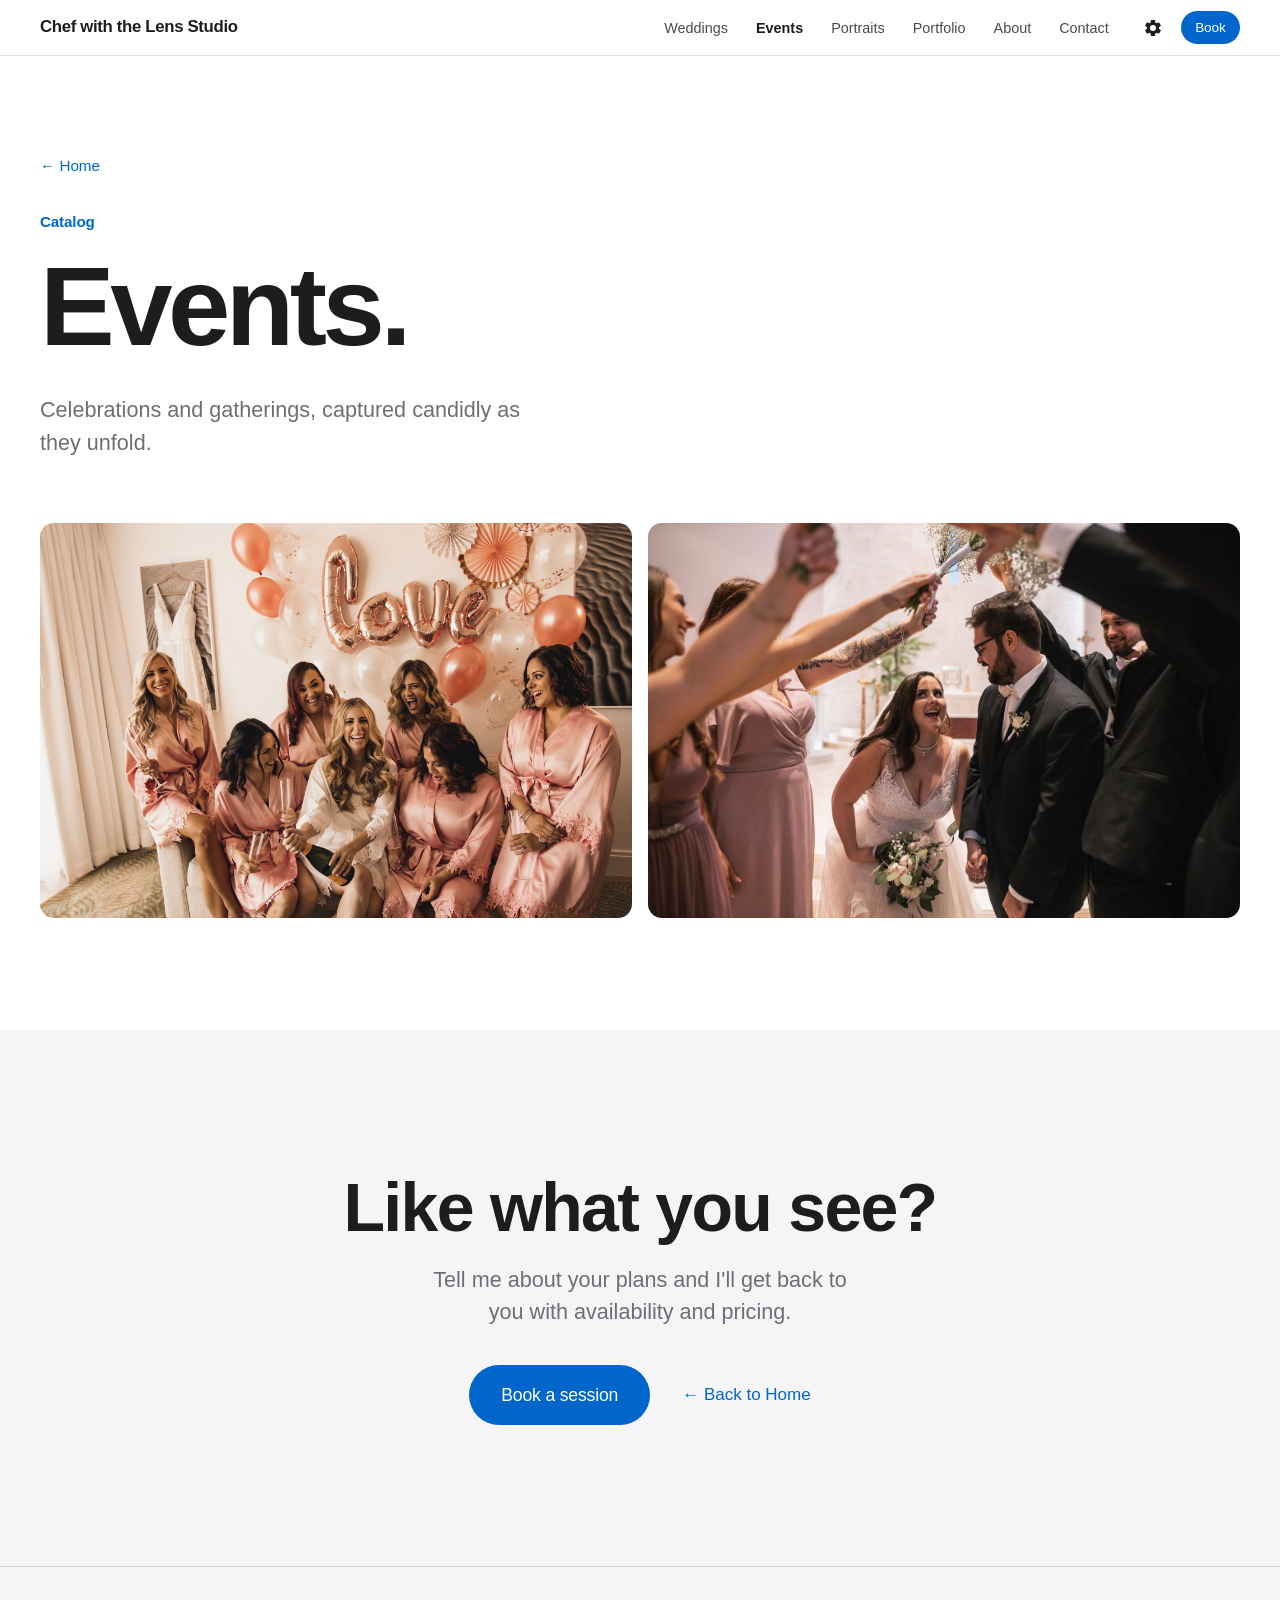
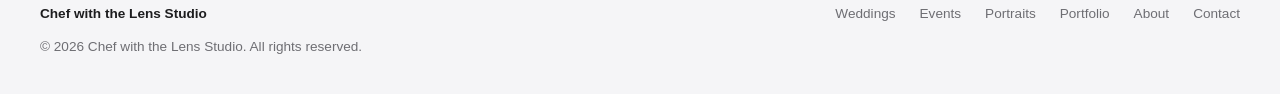
==== events.html @ 45b93e0e "Add About section" ====
<!DOCTYPE html>
<html lang="en">
<head>
  <meta charset="UTF-8" />
  <meta name="viewport" content="width=device-width, initial-scale=1" />

  <!-- EDIT ME: Page title and description for this catalog page -->
  <title>Events | Chef with the Lens Studio</title>
  <meta name="description" content="Event photography by Chef with the Lens Studio: celebrations and gatherings captured as they unfold." />

  <!-- Applies the visitor's saved Light/Dark choice before the page
       draws, so there is no flash. Default is Light. (No need to edit.) -->
  <script>
    (function () {
      var d = document.documentElement;
      d.classList.add("js");
      try {
        if (localStorage.getItem("cwl-theme") === "dark") d.setAttribute("data-theme", "dark");
      } catch (e) {}
    })();
  </script>

  <link rel="stylesheet" href="styles.css" />
</head>
<body>
  <a class="skip-link" href="#main">Skip to content</a>

  <!-- ============================================================
       HEADER / NAVIGATION
       ============================================================ -->
  <header class="site-header">
    <div class="container header-inner">
      <!-- EDIT ME: Brand name -->
      <a class="brand" href="index.html">Chef with the Lens Studio</a>

      <nav id="site-nav" class="site-nav" aria-label="Main">
        <!-- EDIT ME: Menu links. The first three open the catalog pages. -->
        <ul>
          <li><a href="weddings.html">Weddings</a></li>
          <li><a href="events.html" aria-current="page">Events</a></li>
          <li><a href="portraits.html">Portraits</a></li>
          <li><a href="index.html#portfolio">Portfolio</a></li>
          <li><a href="index.html#about">About</a></li>
          <li><a href="index.html#contact">Contact</a></li>
        </ul>
      </nav>

      <div class="header-actions">
        <!-- Settings (Appearance: Light / Dark) -->
        <div class="settings">
          <button class="icon-btn settings-toggle" type="button"
                  aria-expanded="false" aria-controls="settings-panel" aria-label="Settings">
            <svg viewBox="0 0 24 24" width="20" height="20" aria-hidden="true" focusable="false">
              <path fill="currentColor" d="M19.14 12.94a7.07 7.07 0 0 0 .06-.94 7.07 7.07 0 0 0-.06-.94l2.03-1.58a.5.5 0 0 0 .12-.64l-1.92-3.32a.5.5 0 0 0-.6-.22l-2.39.96a7.03 7.03 0 0 0-1.63-.94l-.36-2.54a.5.5 0 0 0-.5-.42h-3.84a.5.5 0 0 0-.5.42l-.36 2.54c-.59.24-1.13.56-1.63.94l-2.39-.96a.5.5 0 0 0-.6.22L2.65 8.84a.5.5 0 0 0 .12.64l2.03 1.58a7.07 7.07 0 0 0 0 1.88l-2.03 1.58a.5.5 0 0 0-.12.64l1.92 3.32c.13.22.39.3.6.22l2.39-.96c.5.38 1.04.7 1.63.94l.36 2.54c.05.24.25.42.5.42h3.84c.25 0 .45-.18.5-.42l.36-2.54c.59-.24 1.13-.56 1.63-.94l2.39.96c.22.08.47 0 .6-.22l1.92-3.32a.5.5 0 0 0-.12-.64l-2.03-1.58ZM12 15.6A3.6 3.6 0 1 1 12 8.4a3.6 3.6 0 0 1 0 7.2Z"/>
            </svg>
          </button>
          <div id="settings-panel" class="settings-panel" role="group" aria-labelledby="appearance-label" hidden>
            <p id="appearance-label" class="settings-title">Appearance</p>
            <div class="segmented">
              <button type="button" class="theme-option" data-theme-choice="light" aria-pressed="true">Light</button>
              <button type="button" class="theme-option" data-theme-choice="dark" aria-pressed="false">Dark</button>
            </div>
          </div>
        </div>

        <a class="btn btn-small header-cta" href="index.html#contact">Book</a>

        <!-- Phone menu button (only visible on small screens) -->
        <button class="icon-btn nav-toggle" type="button" aria-expanded="false" aria-controls="site-nav" aria-label="Menu">
          <span class="nav-toggle-bar" aria-hidden="true"></span>
        </button>
      </div>
    </div>
  </header>

  <main id="main">

    <!-- ============================================================
         CATALOG PAGE: EVENTS
         EDIT ME: the big title and the one-line intro below.
         ============================================================ -->
    <section class="catalog-hero" aria-labelledby="page-title">
      <div class="container">
        <a class="back-link" href="index.html">&larr; Home</a>
        <p class="eyebrow">Catalog</p>
        <h1 id="page-title">Events.</h1>
        <p class="section-intro">Celebrations and gatherings, captured candidly as they unfold.</p>
      </div>
    </section>

    <!-- ============================================================
         GALLERY
         HOW TO ADD A PHOTO:
           1. Put the photo in images/catalog/events/
              (max ~2000px on the long side, under ~500 KB).
           2. Copy one <li> line below and change the file name in BOTH
              href="..." and src="...", and describe it in alt="...".
           3. Use class="reveal" for WIDE photos and
              class="reveal tall" for TALL (portrait) photos.
         To remove a photo, delete its whole <li> line.
         ============================================================ -->
    <section class="catalog-gallery" aria-label="Events gallery">
      <div class="container">
        <ul class="portfolio-grid cols-2">
          <li class="reveal"><a href="images/catalog/events/bridal-party-champagne.jpg" class="portfolio-item"><img src="images/catalog/events/bridal-party-champagne.jpg" alt="Bride and seven bridesmaids in blush satin robes popping champagne under rose-gold love balloons" loading="lazy" width="2000" height="1333" /></a></li>
          <li class="reveal"><a href="images/catalog/events/bride-laughing-tunnel.jpg" class="portfolio-item"><img src="images/catalog/events/bride-laughing-tunnel.jpg" alt="Bride laughing as she walks with the groom through a celebration tunnel formed by the bridal party" loading="lazy" width="1440" height="960" /></a></li>
        </ul>
      </div>
    </section>

    <!-- Call to action. EDIT ME: heading and sentence -->
    <section class="section catalog-cta">
      <div class="container reveal">
        <h2>Like what you see?</h2>
        <p class="section-intro">Tell me about your plans and I'll get back to you with availability and pricing.</p>
        <div class="cta-links">
          <a class="btn btn-large" href="index.html#contact">Book a session</a>
          <a href="index.html">&larr; Back to Home</a>
        </div>
      </div>
    </section>
  </main>

  <!-- ============================================================
       FOOTER
       ============================================================ -->
  <footer class="site-footer">
    <div class="container footer-inner">
      <p class="footer-brand">Chef with the Lens Studio</p>
      <!-- EDIT ME: Add social links by copying a line, e.g.
           <a href="https://instagram.com/yourname">Instagram</a> -->
      <nav class="footer-links" aria-label="Footer">
        <a href="weddings.html">Weddings</a>
        <a href="events.html">Events</a>
        <a href="portraits.html">Portraits</a>
        <a href="index.html#portfolio">Portfolio</a>
        <a href="index.html#about">About</a>
        <a href="index.html#contact">Contact</a>
      </nav>
      <p class="copyright">&copy; <span id="year">2026</span> Chef with the Lens Studio. All rights reserved.</p>
    </div>
  </footer>

  <!-- Simple photo viewer (opens when a portfolio photo is clicked) -->
  <dialog class="lightbox" aria-label="Photo viewer">
    <button class="lightbox-close" type="button" aria-label="Close photo">&times;</button>
    <img alt="" />
  </dialog>

  <script src="script.js" defer></script>
</body>
</html>
---- styles.css ----
/* ==============================================================
   Chef with the Lens Studio: styles
   --------------------------------------------------------------
   EDIT ME: Colors live in the two blocks right below.
     :root               = Light look (the default)
     [data-theme="dark"] = Dark look (visitor picks it in Settings)
   Change a value once and it updates across the whole site.
   ============================================================== */
:root {
  color-scheme: light;
  --bg: #ffffff;            /* page background */
  --bg-alt: #f5f5f7;        /* alternate section background */
  --surface: #ffffff;       /* cards, form, panels */
  --text: #1d1d1f;          /* main text (near-black) */
  --text-muted: #6e6e73;    /* secondary text */
  --line: #d2d2d7;          /* borders and dividers */
  --accent: #0066cc;        /* the ONE accent: buttons and links */
  --accent-hover: #0055b3;
  --on-accent: #ffffff;     /* text on accent buttons */
  --header-bg: rgba(255, 255, 255, 0.78);
  --shadow: 0 20px 40px -24px rgba(0, 0, 0, 0.25);

  --font: "Helvetica Neue", Helvetica, Arial, sans-serif;
  --radius: 18px;
  --radius-sm: 10px;
  --container: 1200px;
  --header-h: 56px;
  --ease: cubic-bezier(0.22, 1, 0.36, 1);
}

[data-theme="dark"] {
  color-scheme: dark;
  --bg: #000000;
  --bg-alt: #111113;
  --surface: #1c1c1e;
  --text: #f5f5f7;
  --text-muted: #a1a1a6;
  --line: #3a3a3c;
  --accent: #2997ff;
  --accent-hover: #4aa8ff;
  --on-accent: #000000;
  --header-bg: rgba(18, 18, 20, 0.78);
  --shadow: 0 20px 40px -24px rgba(0, 0, 0, 0.8);
}

/* ---------- Base ---------- */
*, *::before, *::after { box-sizing: border-box; }

html { scroll-behavior: smooth; scroll-padding-top: var(--header-h); }

body {
  margin: 0;
  font-family: var(--font);
  font-size: 1.0625rem;
  line-height: 1.6;
  color: var(--text);
  background: var(--bg);
  -webkit-font-smoothing: antialiased;
  text-rendering: optimizeLegibility;
}

/* Smooth color change when switching Light/Dark */
body, .site-header, .section, .service-media, .booking-form, .settings-panel,
.booking-form input, .booking-form select, .booking-form textarea, .site-footer {
  transition: background-color 0.4s ease, color 0.4s ease, border-color 0.4s ease;
}

img { max-width: 100%; height: auto; display: block; }

a { color: var(--accent); text-decoration: none; }
a:hover { color: var(--accent-hover); text-decoration: underline; }

h1, h2, h3 { font-weight: 700; line-height: 1.07; letter-spacing: -0.025em; margin: 0 0 0.4em; text-wrap: balance; }
h2 { font-size: clamp(2.4rem, 5.5vw, 4.25rem); }
h3 { font-size: clamp(1.9rem, 3.4vw, 2.75rem); }

:focus-visible { outline: 3px solid var(--accent); outline-offset: 3px; border-radius: 4px; }

.container { width: min(100% - 2.75rem, var(--container)); margin-inline: auto; }

.visually-hidden {
  position: absolute; width: 1px; height: 1px; overflow: hidden;
  clip: rect(0 0 0 0); clip-path: inset(50%); white-space: nowrap;
}

.skip-link {
  position: absolute; left: 1rem; top: -100px; z-index: 100;
  background: var(--text); color: var(--bg); padding: 0.6rem 1rem; border-radius: var(--radius-sm);
}
.skip-link:focus { top: 1rem; }

/* ---------- Buttons ---------- */
.btn {
  display: inline-block;
  font: inherit; font-weight: 500; font-size: 1rem; letter-spacing: -0.01em;
  color: var(--on-accent);
  background: var(--accent);
  border: 0; border-radius: 999px;
  padding: 0.75rem 1.5rem;
  cursor: pointer;
  transition: background-color 0.25s ease, transform 0.25s var(--ease);
}
.btn:hover { background: var(--accent-hover); color: var(--on-accent); text-decoration: none; transform: scale(1.03); }
.btn-small { padding: 0.35rem 0.9rem; font-size: 0.85rem; }
.btn-large { padding: 1rem 2rem; font-size: 1.1rem; }
/* White button used on top of the hero photo */
.btn-light { background: #ffffff; color: #1d1d1f; }
.btn-light:hover { background: #e8e8ed; color: #1d1d1f; }

.icon-btn {
  display: inline-flex; align-items: center; justify-content: center;
  width: 40px; height: 40px; padding: 0;
  background: none; border: 0; border-radius: 50%;
  color: var(--text); cursor: pointer;
  transition: background-color 0.2s ease, transform 0.4s var(--ease);
}
.icon-btn:hover { background: rgba(127, 127, 127, 0.14); }

/* ---------- Header ---------- */
.site-header {
  position: fixed; inset: 0 0 auto; z-index: 50;
  height: var(--header-h);
  background: var(--header-bg);
  -webkit-backdrop-filter: saturate(180%) blur(20px);
  backdrop-filter: saturate(180%) blur(20px);
  border-bottom: 1px solid color-mix(in srgb, var(--line) 60%, transparent);
}
.header-inner { height: 100%; display: flex; align-items: center; gap: 1.5rem; }

.brand { font-weight: 700; font-size: 1.05rem; letter-spacing: -0.02em; color: var(--text); margin-right: auto; }
.brand:hover { color: var(--text); text-decoration: none; }

.site-nav ul { list-style: none; display: flex; gap: 1.75rem; margin: 0; padding: 0; }
.site-nav a { color: var(--text); font-size: 0.9rem; opacity: 0.8; transition: opacity 0.2s; }
.site-nav a:hover { opacity: 1; text-decoration: none; color: var(--text); }

.header-actions { display: flex; align-items: center; gap: 0.5rem; }
.nav-toggle { display: none; }

/* ---------- Settings panel (Appearance: Light / Dark) ---------- */
.settings { position: relative; }
.settings-toggle[aria-expanded="true"] { transform: rotate(60deg); }
.settings-panel {
  position: absolute; right: 0; top: calc(100% + 10px);
  width: 220px; padding: 1rem;
  background: var(--surface); color: var(--text);
  border: 1px solid var(--line); border-radius: 14px;
  box-shadow: 0 18px 50px -12px rgba(0, 0, 0, 0.3);
  animation: pop-in 0.25s var(--ease);
}
.settings-panel[hidden] { display: none; }
.settings-title { margin: 0 0 0.6rem; font-size: 0.8rem; font-weight: 700; letter-spacing: 0.02em; color: var(--text-muted); }
.segmented { display: grid; grid-template-columns: 1fr 1fr; gap: 4px; padding: 4px; background: var(--bg-alt); border-radius: 10px; }
.theme-option {
  font: inherit; font-size: 0.9rem; font-weight: 500;
  padding: 0.45rem 0; border: 0; border-radius: 7px;
  background: transparent; color: var(--text-muted); cursor: pointer;
  transition: background-color 0.25s ease, color 0.25s ease, box-shadow 0.25s ease;
}
.theme-option[aria-pressed="true"] { background: var(--surface); color: var(--text); box-shadow: 0 1px 4px rgba(0, 0, 0, 0.18); }
@keyframes pop-in { from { opacity: 0; transform: translateY(-6px) scale(0.98); } to { opacity: 1; transform: none; } }

/* ---------- Hero ---------- */
.hero {
  position: relative;
  min-height: 100vh; min-height: 100svh;
  display: grid; place-items: center;
  padding: calc(var(--header-h) + 2rem) 1.5rem 4rem;
  color: #ffffff; text-align: center;
  overflow: hidden;
  background: #111;
}
/* The photo (EDIT ME: replace images/hero.jpg to change it) + a dark
   gradient so the white headline stays readable on bright areas. */
.hero::before {
  content: ""; position: absolute; inset: 0;
  background:
    linear-gradient(180deg, rgba(0,0,0,0.58) 0%, rgba(0,0,0,0.5) 50%, rgba(0,0,0,0.62) 100%),
    url("images/hero.jpg") center / cover no-repeat;
  animation: hero-zoom 2.4s var(--ease) both;
}
.hero-content { position: relative; max-width: 1100px; }
.hero-title {
  font-size: clamp(2.6rem, 6.8vw, 6rem);
  letter-spacing: -0.035em;
  margin: 0 auto 2.25rem;
  text-shadow: 0 2px 30px rgba(0, 0, 0, 0.35);
  animation: fade-up 1.1s 0.2s var(--ease) both;
}
.hero .btn { animation: fade-up 1.1s 0.45s var(--ease) both; }
@keyframes hero-zoom { from { transform: scale(1.08); } to { transform: scale(1); } }
@keyframes fade-up { from { opacity: 0; transform: translateY(24px); } to { opacity: 1; transform: none; } }

/* ---------- Sections ---------- */
.section { padding: clamp(5rem, 11vw, 9rem) 0; background: var(--bg); }
.section-header { text-align: center; max-width: 760px; margin: 0 auto clamp(3rem, 7vw, 5.5rem); }
.eyebrow { margin: 0 0 0.75rem; font-size: 0.95rem; font-weight: 700; color: var(--accent); letter-spacing: -0.01em; }
.section-intro { margin: 0; font-size: clamp(1.1rem, 1.8vw, 1.35rem); line-height: 1.5; color: var(--text-muted); }

/* ---------- Services: alternating full-width rows ---------- */
.service {
  display: grid; grid-template-columns: 1.35fr 1fr; align-items: center;
  gap: clamp(2rem, 6vw, 6rem);
}
.service + .service { margin-top: clamp(4rem, 9vw, 7.5rem); }
.service:nth-of-type(even) { grid-template-columns: 1fr 1.35fr; }
.service:nth-of-type(even) .service-media { order: 2; }

.service-media { border-radius: var(--radius); overflow: hidden; background: var(--bg-alt); box-shadow: var(--shadow); }
.service-media img {
  width: 100%; aspect-ratio: 4 / 3; object-fit: cover;
  transition: transform 1.2s var(--ease);
}
.service:hover .service-media img { transform: scale(1.04); }
/* Whole service row is clickable: the title link stretches over the row */
.service { position: relative; }
.service-link { color: inherit; }
.service-link:hover { color: inherit; text-decoration: none; }
.service-link::after { content: ""; position: absolute; inset: 0; z-index: 1; border-radius: var(--radius); }
.service-link:focus-visible { outline: none; }
.service:has(.service-link:focus-visible) { outline: 3px solid var(--accent); outline-offset: 10px; border-radius: var(--radius); }
.service-cta { display: inline-block; margin-top: 1.25rem; font-size: 1.05rem; font-weight: 500; color: var(--accent); }
.service-cta span { display: inline-block; transition: transform 0.3s var(--ease); }
.service:hover .service-cta { text-decoration: underline; }
.service:hover .service-cta span { transform: translateX(4px); }
.service-number { margin: 0 0 0.5rem; font-size: 0.9rem; font-weight: 500; color: var(--text-muted); letter-spacing: 0.08em; }
.service-desc { margin: 0; font-size: 1.2rem; line-height: 1.55; color: var(--text-muted); max-width: 34ch; }

/* ---------- Gallery grid (home portfolio + catalog pages) ----------
   Wide photos fill one cell (3:2). Tall photos (class "tall") span
   two rows. On phones, a photo with class "feature" spans the full
   width (handy to even out the last row). */
.portfolio { background: var(--bg-alt); }
.portfolio-grid {
  list-style: none; margin: 0; padding: 0;
  display: grid; grid-template-columns: repeat(3, 1fr); grid-auto-flow: dense; gap: 16px;
}
.portfolio-grid li { min-height: 0; }
.portfolio-grid li.tall { grid-row: span 2; }
.portfolio-grid.cols-2 { grid-template-columns: repeat(2, 1fr); }
.portfolio-grid.cols-4 { grid-template-columns: repeat(4, 1fr); }
.portfolio-item { display: block; overflow: hidden; border-radius: 14px; background: var(--bg); height: 100%; }
.portfolio-item img {
  width: 100%; aspect-ratio: 3 / 2; object-fit: cover;
  transition: transform 0.9s var(--ease), filter 0.5s ease;
}
.portfolio-grid li.tall img { height: 100%; aspect-ratio: 3 / 4; }
.portfolio-item:hover img, .portfolio-item:focus-visible img { transform: scale(1.05); filter: brightness(1.04); }

/* ---------- Lightbox ---------- */
.lightbox { border: 0; padding: 0; background: transparent; max-width: 94vw; max-height: 94vh; overflow: visible; }
.lightbox::backdrop { background: rgba(0, 0, 0, 0.88); -webkit-backdrop-filter: blur(6px); backdrop-filter: blur(6px); }
.lightbox[open] { animation: pop-in 0.35s var(--ease); }
.lightbox img { max-width: 94vw; max-height: 88vh; width: auto; border-radius: 12px; }
.lightbox-close {
  position: absolute; top: -48px; right: 0;
  width: 40px; height: 40px; border: 0; border-radius: 50%;
  background: rgba(255,255,255,0.15); color: #fff; font-size: 1.6rem; line-height: 1; cursor: pointer;
}
.lightbox-close:hover { background: rgba(255,255,255,0.3); }

/* ---------- About ---------- */
.about-inner { display: grid; grid-template-columns: 1.1fr 1fr; gap: clamp(2.5rem, 7vw, 6rem); align-items: center; }
.about-media { border-radius: var(--radius); overflow: hidden; background: var(--bg-alt); box-shadow: var(--shadow); }
.about-media img { width: 100%; aspect-ratio: 4 / 5; object-fit: cover; object-position: 55% center; }
.about-body h2 { margin-bottom: 0.6em; }
.about-body p:not(.eyebrow) { margin: 0 0 1.1em; font-size: clamp(1.1rem, 1.5vw, 1.25rem); line-height: 1.6; color: var(--text-muted); }
.about-body p:last-child { margin-bottom: 0; }

/* ---------- Booking / contact ---------- */
.contact-inner { display: grid; grid-template-columns: 1fr 1.15fr; gap: clamp(2.5rem, 7vw, 6rem); align-items: start; }
.contact-info h2 { font-size: clamp(2.2rem, 4.6vw, 3.6rem); }
.contact-details { margin: 2.5rem 0 0; display: grid; gap: 1.25rem; }
.contact-details div { border-top: 1px solid var(--line); padding-top: 1rem; }
.contact-details dt { font-size: 0.8rem; font-weight: 700; color: var(--text-muted); text-transform: uppercase; letter-spacing: 0.08em; }
.contact-details dd { margin: 0.2rem 0 0; font-size: 1.1rem; }

.contact { background: var(--bg-alt); }
.booking-form {
  display: grid; gap: 1.2rem;
  background: var(--surface); padding: clamp(1.5rem, 4vw, 2.75rem); border-radius: var(--radius);
}
.form-row { display: grid; gap: 0.4rem; }
.form-row-split { display: grid; grid-template-columns: 1fr 1fr; gap: 1.2rem; }
.booking-form label { font-size: 0.9rem; font-weight: 500; }
.booking-form input, .booking-form select, .booking-form textarea {
  font: inherit; font-size: 1rem; color: var(--text); width: 100%;
  background: var(--surface); border: 1px solid var(--line); border-radius: 12px;
  padding: 0.8rem 0.95rem;
}
.booking-form textarea { resize: vertical; }
.booking-form input:focus, .booking-form select:focus, .booking-form textarea:focus {
  outline: none; border-color: var(--accent); box-shadow: 0 0 0 4px color-mix(in srgb, var(--accent) 25%, transparent);
}
.booking-form .btn { justify-self: start; }
.form-note { margin: 0; font-size: 0.88rem; color: var(--text-muted); }

/* ---------- Catalog pages (weddings.html, events.html, portraits.html) ---------- */
.catalog-hero { padding: calc(var(--header-h) + clamp(3rem, 8vw, 6rem)) 0 clamp(2.5rem, 5vw, 4rem); background: var(--bg); }
.back-link { display: inline-block; margin-bottom: 2rem; font-size: 0.95rem; font-weight: 500; }
.catalog-hero h1 { font-size: clamp(3rem, 9vw, 7rem); letter-spacing: -0.04em; margin-bottom: 0.25em; }
.catalog-hero .section-intro { max-width: 40ch; }
.catalog-gallery { padding: 0 0 clamp(4rem, 9vw, 7rem); background: var(--bg); }
.catalog-cta { text-align: center; background: var(--bg-alt); }
.catalog-cta h2 { margin-bottom: 0.3em; }
.catalog-cta .section-intro { margin: 0 auto 2.25rem; max-width: 36ch; }
.catalog-cta .cta-links { display: flex; flex-wrap: wrap; justify-content: center; align-items: center; gap: 1rem 2rem; }
.site-nav a[aria-current="page"] { opacity: 1; font-weight: 700; }

/* ---------- Footer ---------- */
.site-footer { background: var(--bg-alt); color: var(--text-muted); font-size: 0.85rem; padding: 2.25rem 0; border-top: 1px solid var(--line); }
.footer-inner { display: flex; flex-wrap: wrap; align-items: center; justify-content: space-between; gap: 0.75rem 2rem; }
.footer-brand { margin: 0; font-weight: 700; color: var(--text); }
.footer-links { display: flex; flex-wrap: wrap; gap: 0.6rem 1.5rem; }
.footer-links a { color: var(--text-muted); }
.footer-links a:hover { color: var(--text); }
.copyright { margin: 0; width: 100%; }

/* ---------- Scroll animations (gentle fade + slide up) ----------
   Only hidden when JavaScript is running, so nothing is ever lost. */
.js .reveal { opacity: 0; transform: translateY(32px); transition: opacity 0.9s var(--ease), transform 0.9s var(--ease); }
.js .reveal.is-visible { opacity: 1; transform: none; }

/* ==============================================================
   Responsive
   ============================================================== */
@media (max-width: 900px) {
  .service, .service:nth-of-type(even) { grid-template-columns: 1fr; gap: 1.75rem; }
  .service:nth-of-type(even) .service-media { order: 0; }
  .portfolio-grid { grid-template-columns: repeat(2, 1fr); gap: 12px; }
  .portfolio-grid li.feature { grid-column: 1 / -1; }
  .portfolio-grid.cols-4 { grid-template-columns: repeat(2, 1fr); }
  .contact-inner { grid-template-columns: 1fr; }
  .about-inner { grid-template-columns: 1fr; }
  .about-media img { aspect-ratio: 4 / 3; object-position: center; }
}

@media (max-width: 960px) {
  .nav-toggle { display: inline-flex; }
  .nav-toggle-bar, .nav-toggle-bar::before, .nav-toggle-bar::after {
    display: block; width: 18px; height: 1.5px; background: currentColor; position: relative;
    transition: transform 0.3s var(--ease), background-color 0.2s;
  }
  .nav-toggle-bar::before, .nav-toggle-bar::after { content: ""; position: absolute; left: 0; }
  .nav-toggle-bar::before { top: -6px; }
  .nav-toggle-bar::after { top: 6px; }
  .nav-toggle[aria-expanded="true"] .nav-toggle-bar { background: transparent; }
  .nav-toggle[aria-expanded="true"] .nav-toggle-bar::before { transform: translateY(6px) rotate(45deg); }
  .nav-toggle[aria-expanded="true"] .nav-toggle-bar::after { transform: translateY(-6px) rotate(-45deg); }

  .site-nav {
    position: absolute; top: var(--header-h); left: 0; right: 0;
    background: var(--bg); border-bottom: 1px solid var(--line);
  }
  /* Menu is hidden until the button is tapped (only when JavaScript is on) */
  .js .site-nav:not(.is-open) { display: none; }
  .site-nav ul { flex-direction: column; gap: 0; padding: 0.5rem 1.5rem 1.25rem; }
  .site-nav a { display: block; padding: 0.95rem 0; font-size: 1.35rem; font-weight: 700; opacity: 1; border-bottom: 1px solid var(--line); }
  .site-nav li:last-child a { border-bottom: 0; }
  .header-inner { gap: 0.5rem; }
  .brand { font-size: 1rem; }
}

@media (max-width: 520px) {
  body { font-size: 1rem; }
  .container { width: min(100% - 2.25rem, var(--container)); }
  .header-cta { display: none; }         /* hero + menu already offer booking */
  .form-row-split { grid-template-columns: 1fr; }
  .portfolio-grid.cols-2 { grid-template-columns: 1fr; }
  .booking-form .btn { justify-self: stretch; text-align: center; }
  .service-desc { font-size: 1.1rem; }
  .settings-panel { right: -44px; }
}

/* Respect visitors who prefer less motion */
@media (prefers-reduced-motion: reduce) {
  html { scroll-behavior: auto; }
  *, *::before, *::after { animation: none !important; transition: none !important; }
  .js .reveal { opacity: 1; transform: none; }
}
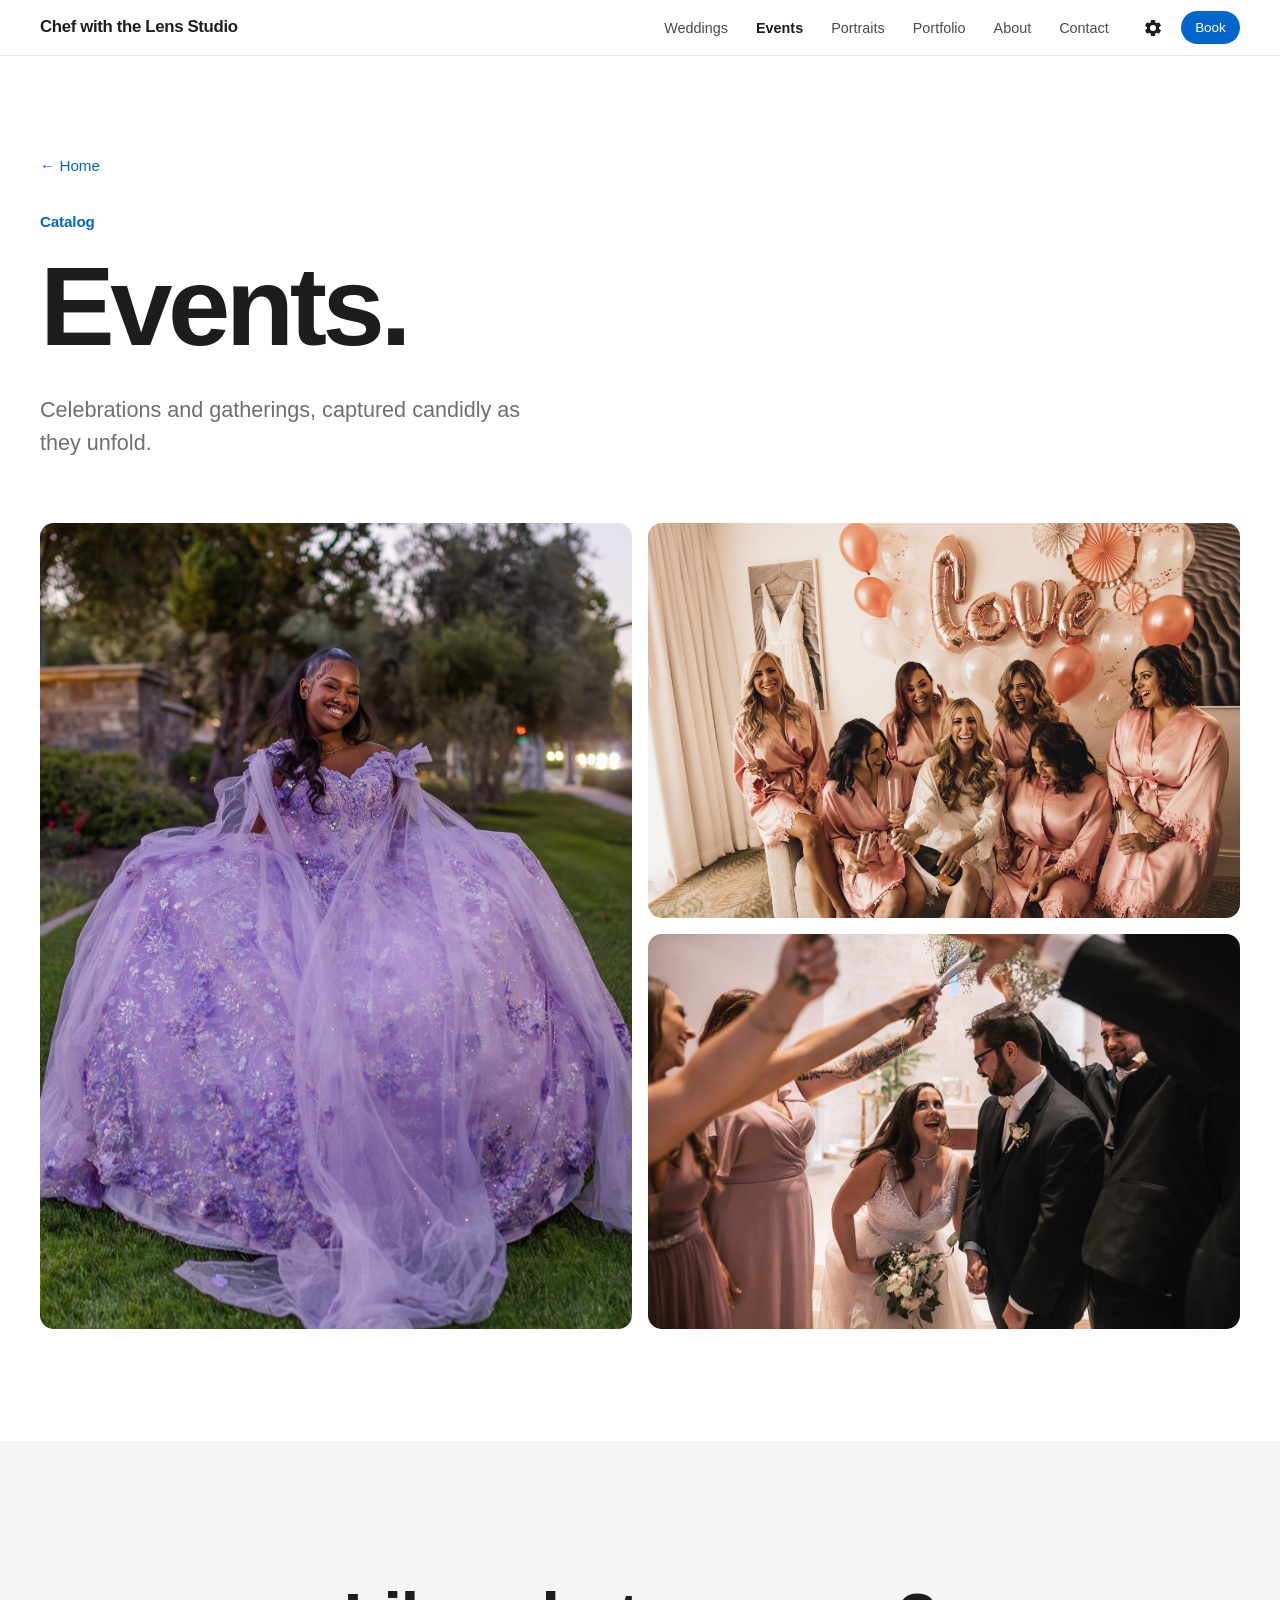
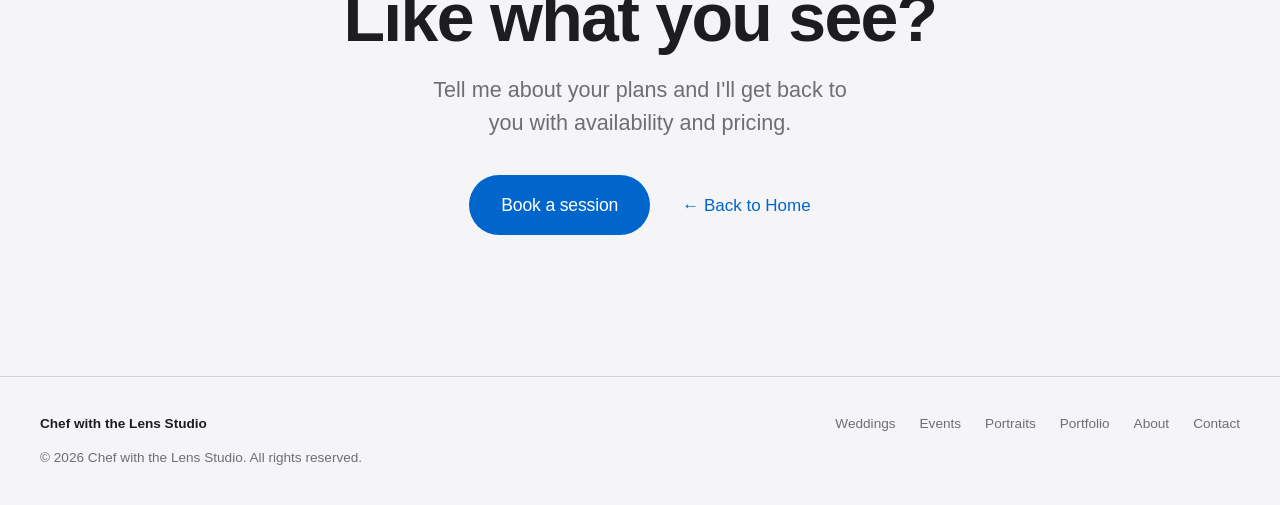
==== commit 0541e3e1: "Events: add quinceañera photos" ====
--- a/events.html
+++ b/events.html
@@ -102,6 +102,7 @@
     <section class="catalog-gallery" aria-label="Events gallery">
       <div class="container">
         <ul class="portfolio-grid cols-2">
+          <li class="reveal tall"><a href="images/catalog/events/quinceanera-lavender-gown.jpg" class="portfolio-item"><img src="images/catalog/events/quinceanera-lavender-gown.jpg" alt="Smiling quinceañera in a tiara and a lavender floral gown with a flowing tulle cape, seated on the grass at dusk" loading="lazy" width="1333" height="2000" /></a></li>
           <li class="reveal"><a href="images/catalog/events/bridal-party-champagne.jpg" class="portfolio-item"><img src="images/catalog/events/bridal-party-champagne.jpg" alt="Bride and seven bridesmaids in blush satin robes popping champagne under rose-gold love balloons" loading="lazy" width="2000" height="1333" /></a></li>
           <li class="reveal"><a href="images/catalog/events/bride-laughing-tunnel.jpg" class="portfolio-item"><img src="images/catalog/events/bride-laughing-tunnel.jpg" alt="Bride laughing as she walks with the groom through a celebration tunnel formed by the bridal party" loading="lazy" width="1440" height="960" /></a></li>
         </ul>
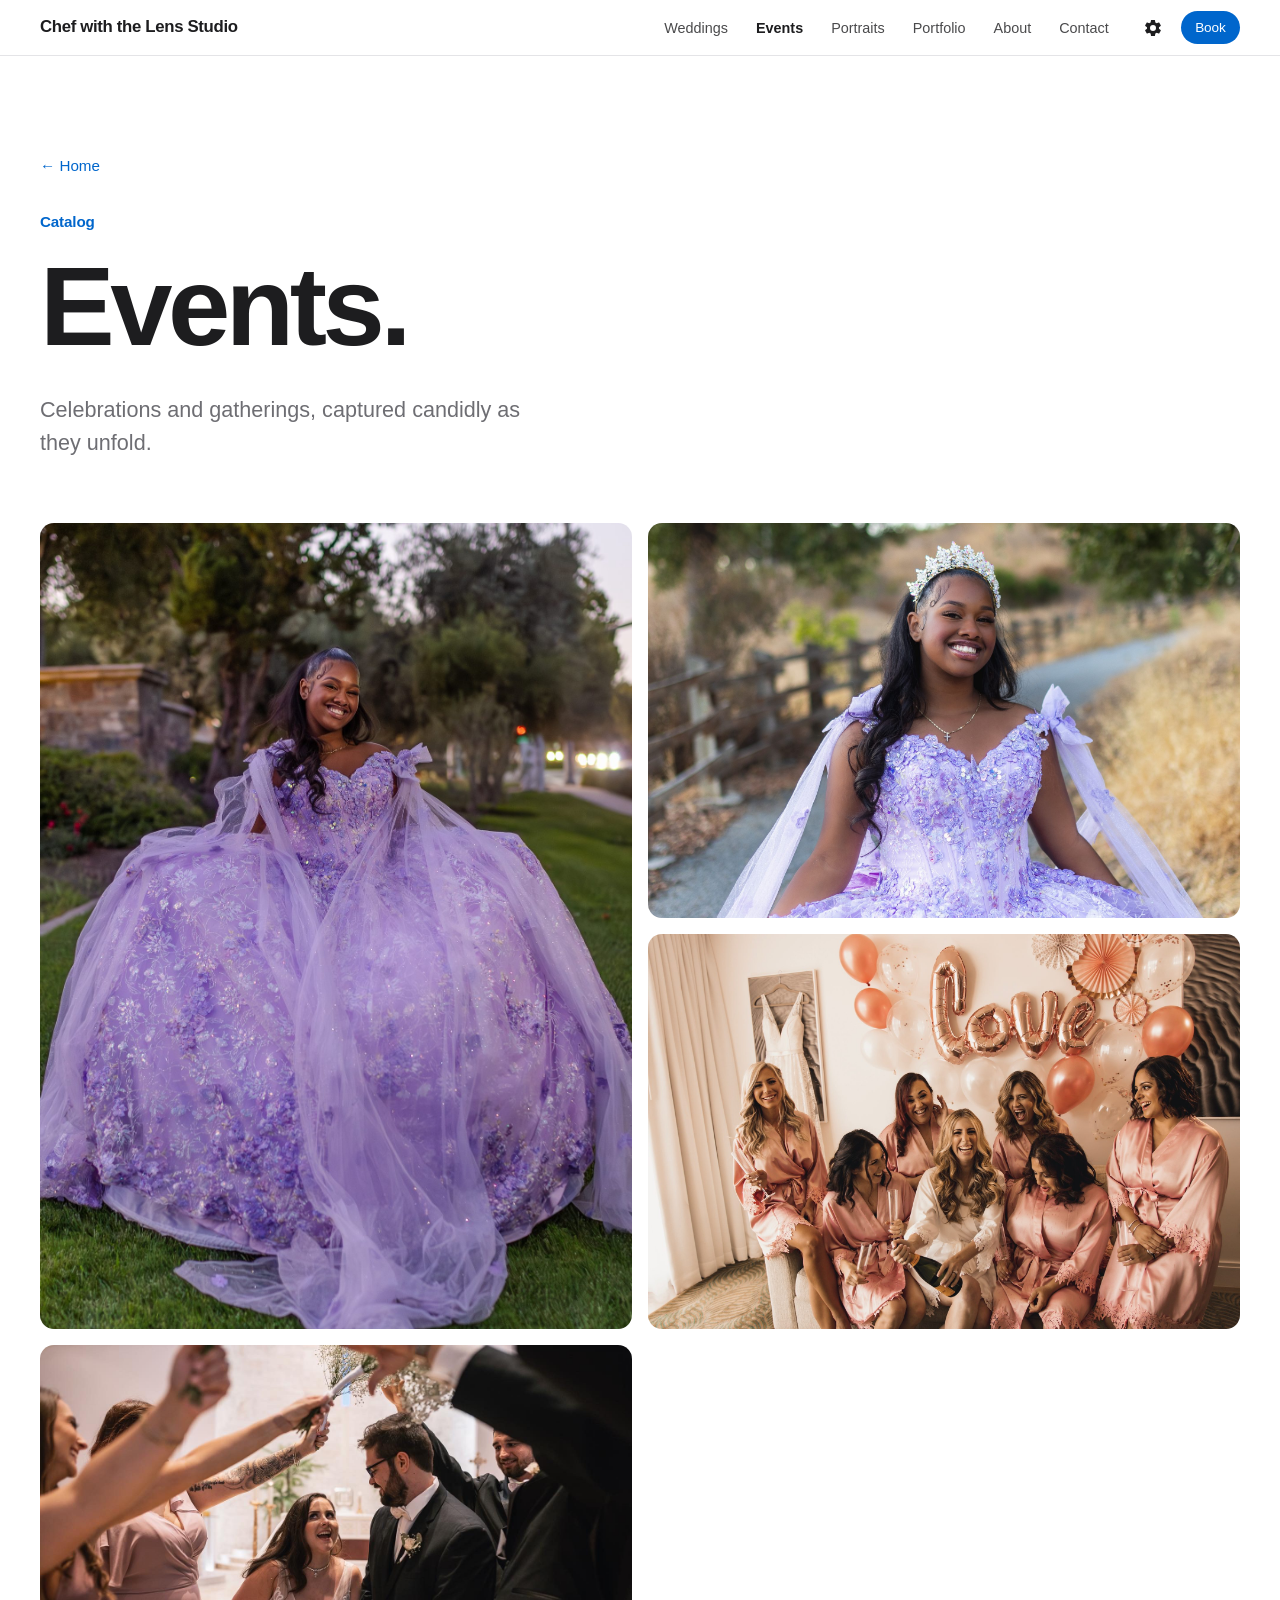
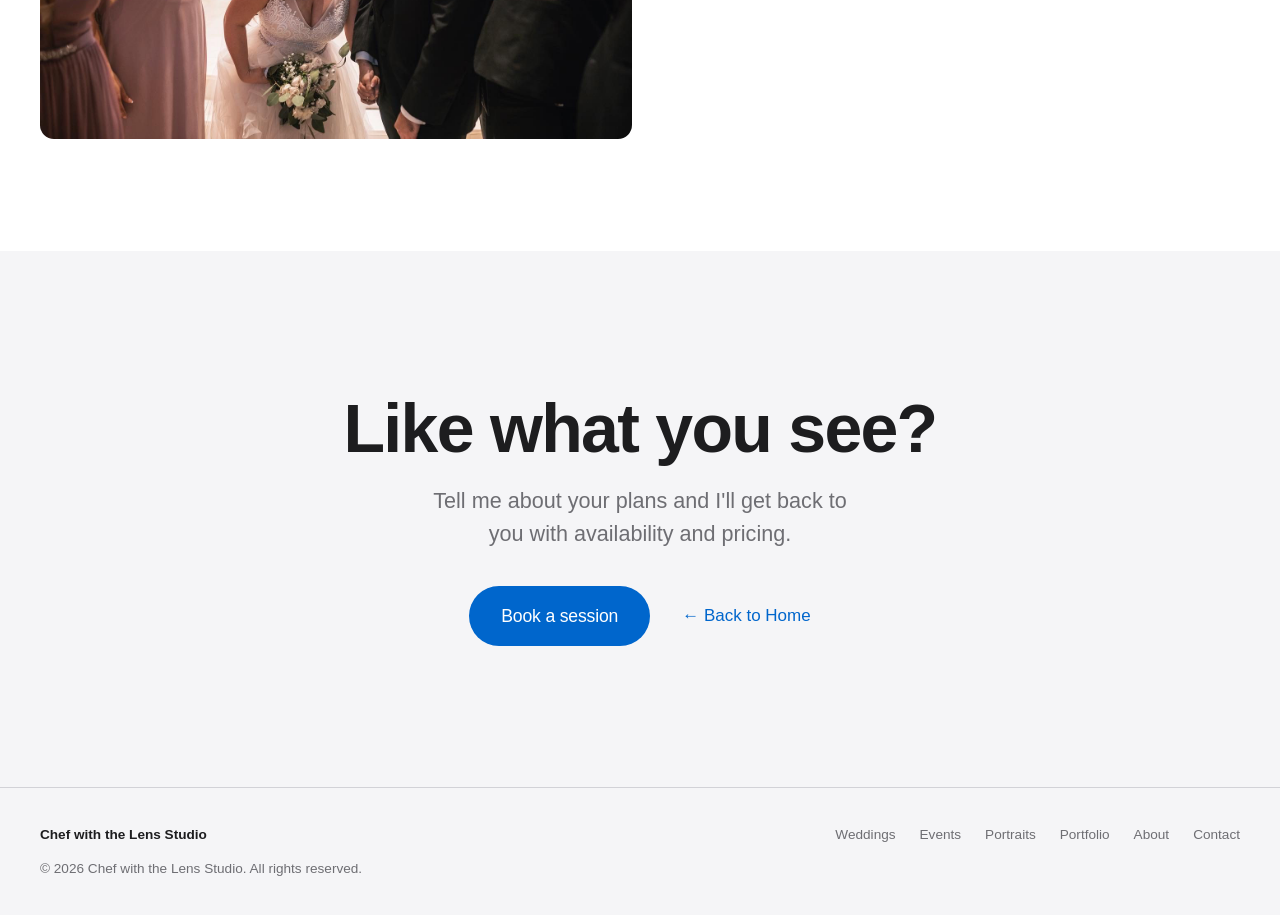
==== commit c0ac4f44: "Events: add quinceañera close-up" ====
--- a/events.html
+++ b/events.html
@@ -103,6 +103,7 @@
       <div class="container">
         <ul class="portfolio-grid cols-2">
           <li class="reveal tall"><a href="images/catalog/events/quinceanera-lavender-gown.jpg" class="portfolio-item"><img src="images/catalog/events/quinceanera-lavender-gown.jpg" alt="Smiling quinceañera in a tiara and a lavender floral gown with a flowing tulle cape, seated on the grass at dusk" loading="lazy" width="1333" height="2000" /></a></li>
+          <li class="reveal"><a href="images/catalog/events/quinceanera-tiara-closeup.jpg" class="portfolio-item"><img src="images/catalog/events/quinceanera-tiara-closeup.jpg" alt="Quinceañera beaming in a crystal tiara and lavender off-the-shoulder gown on a sunlit country path" loading="lazy" width="2000" height="1600" /></a></li>
           <li class="reveal"><a href="images/catalog/events/bridal-party-champagne.jpg" class="portfolio-item"><img src="images/catalog/events/bridal-party-champagne.jpg" alt="Bride and seven bridesmaids in blush satin robes popping champagne under rose-gold love balloons" loading="lazy" width="2000" height="1333" /></a></li>
           <li class="reveal"><a href="images/catalog/events/bride-laughing-tunnel.jpg" class="portfolio-item"><img src="images/catalog/events/bride-laughing-tunnel.jpg" alt="Bride laughing as she walks with the groom through a celebration tunnel formed by the bridal party" loading="lazy" width="1440" height="960" /></a></li>
         </ul>
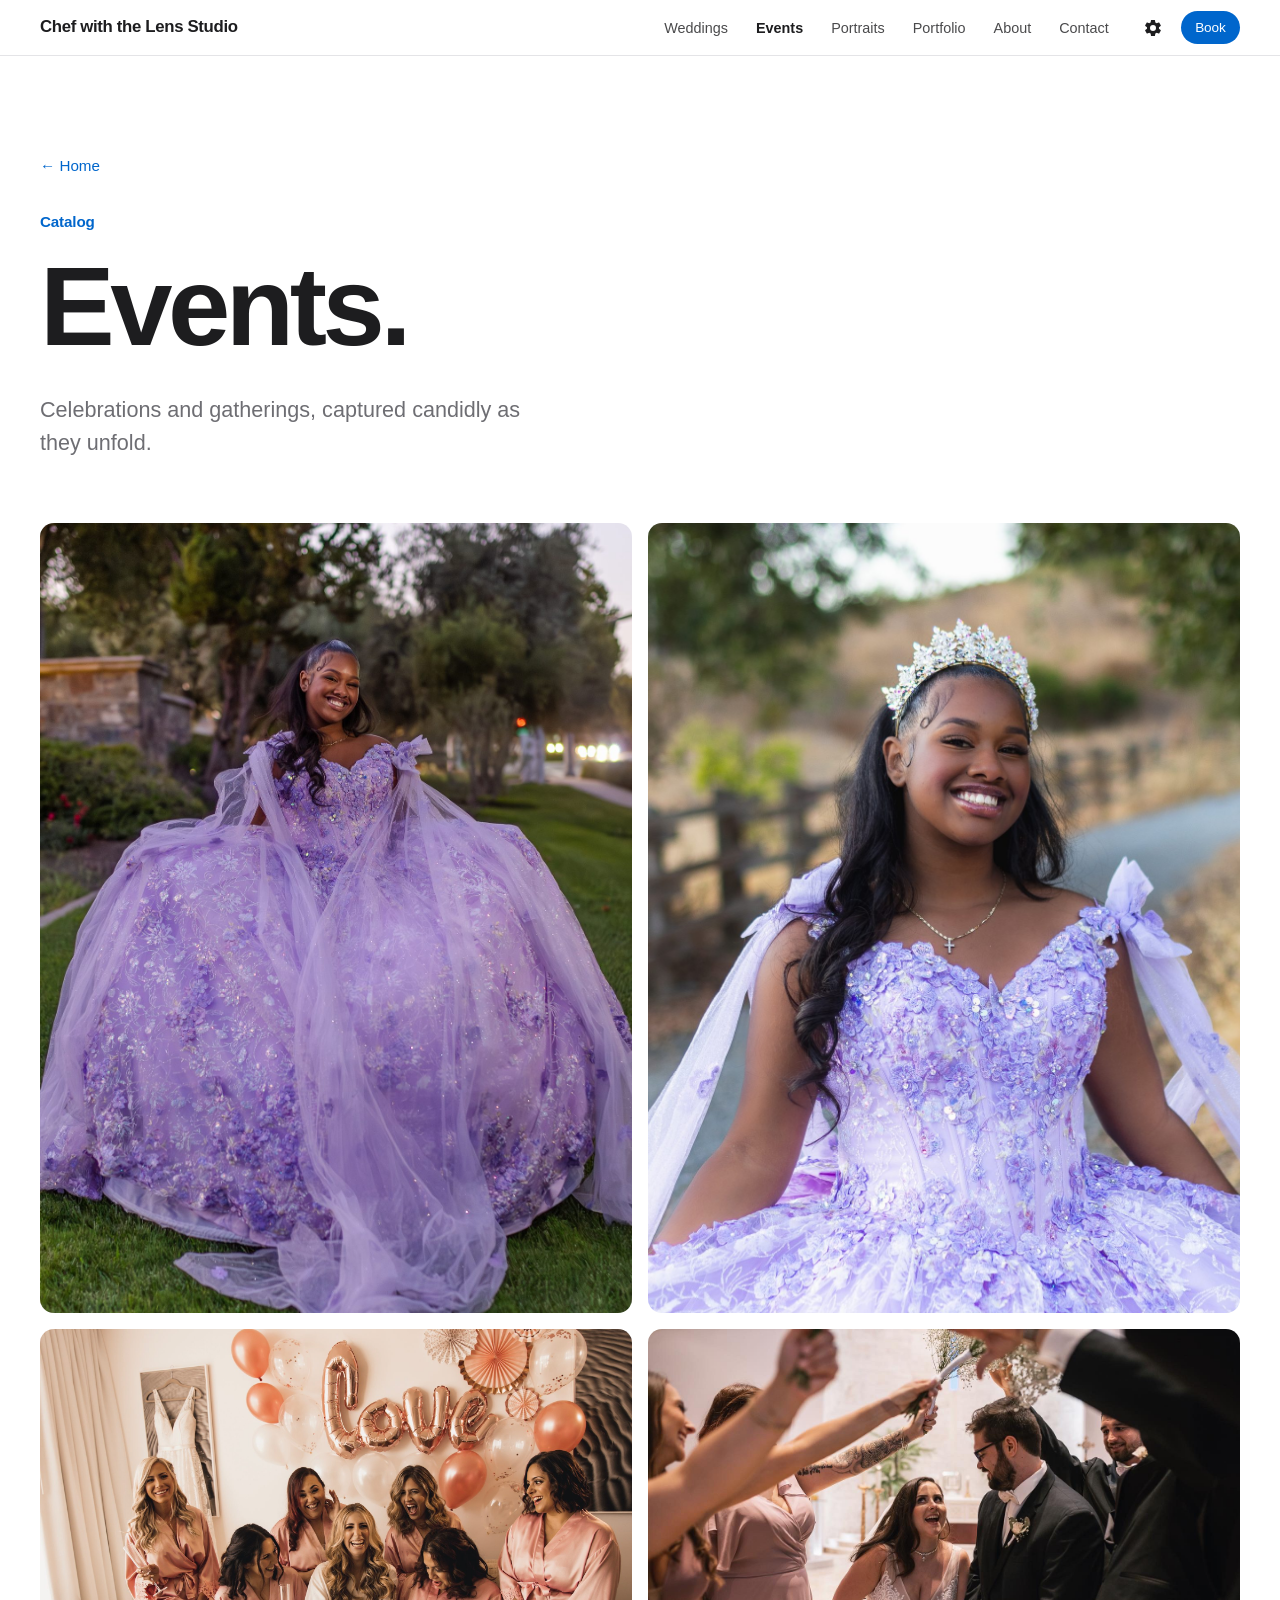
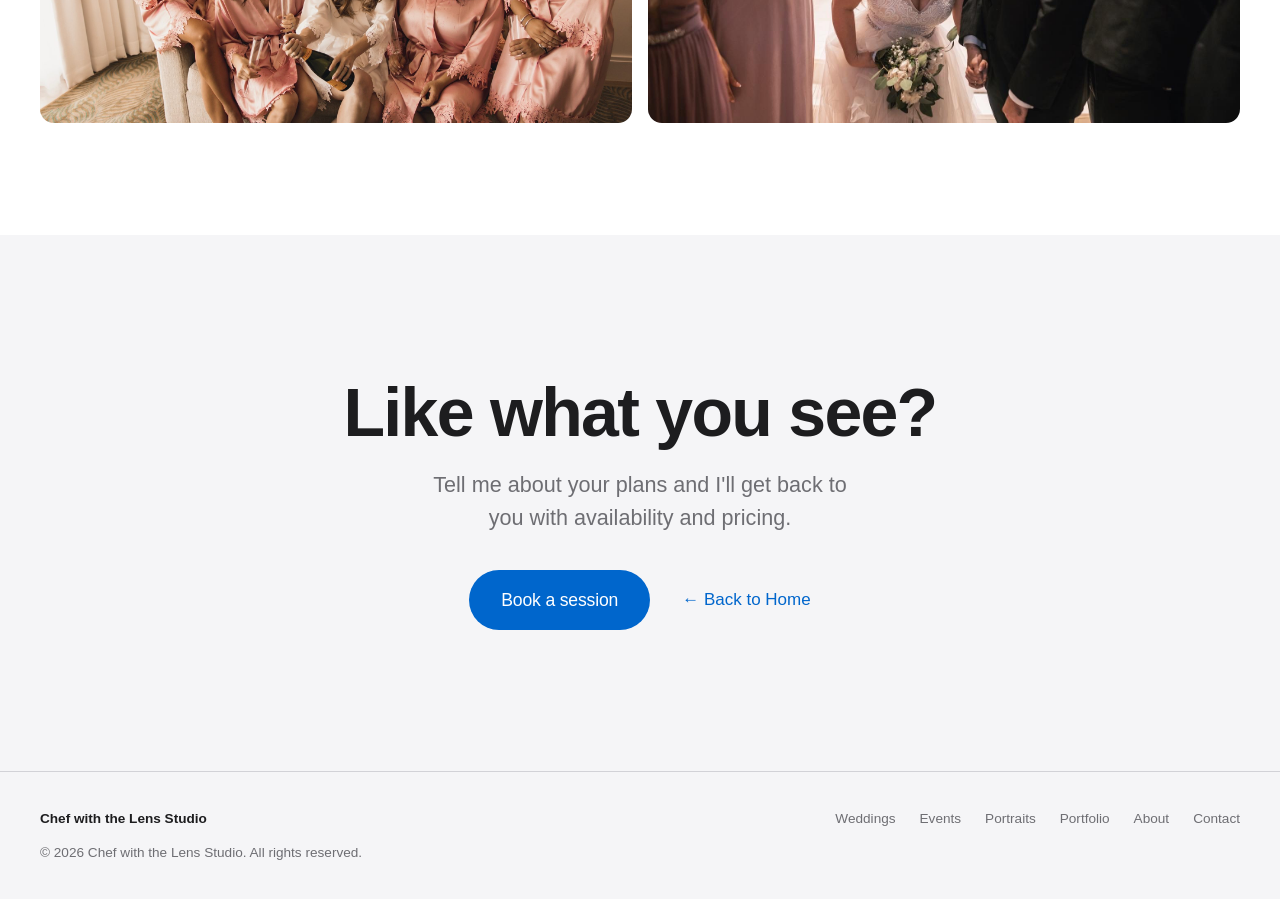
==== commit c8196ee5: "Catalog: add new wedding and portrait photos, even out gallery grids" ====
--- a/events.html
+++ b/events.html
@@ -103,7 +103,7 @@
       <div class="container">
         <ul class="portfolio-grid cols-2">
           <li class="reveal tall"><a href="images/catalog/events/quinceanera-lavender-gown.jpg" class="portfolio-item"><img src="images/catalog/events/quinceanera-lavender-gown.jpg" alt="Smiling quinceañera in a tiara and a lavender floral gown with a flowing tulle cape, seated on the grass at dusk" loading="lazy" width="1333" height="2000" /></a></li>
-          <li class="reveal"><a href="images/catalog/events/quinceanera-tiara-closeup.jpg" class="portfolio-item"><img src="images/catalog/events/quinceanera-tiara-closeup.jpg" alt="Quinceañera beaming in a crystal tiara and lavender off-the-shoulder gown on a sunlit country path" loading="lazy" width="2000" height="1600" /></a></li>
+          <li class="reveal tall"><a href="images/catalog/events/quinceanera-tiara-closeup.jpg" class="portfolio-item"><img src="images/catalog/events/quinceanera-tiara-closeup.jpg" alt="Quinceañera beaming in a crystal tiara and lavender off-the-shoulder gown on a sunlit country path" loading="lazy" width="2000" height="1600" /></a></li>
           <li class="reveal"><a href="images/catalog/events/bridal-party-champagne.jpg" class="portfolio-item"><img src="images/catalog/events/bridal-party-champagne.jpg" alt="Bride and seven bridesmaids in blush satin robes popping champagne under rose-gold love balloons" loading="lazy" width="2000" height="1333" /></a></li>
           <li class="reveal"><a href="images/catalog/events/bride-laughing-tunnel.jpg" class="portfolio-item"><img src="images/catalog/events/bride-laughing-tunnel.jpg" alt="Bride laughing as she walks with the groom through a celebration tunnel formed by the bridal party" loading="lazy" width="1440" height="960" /></a></li>
         </ul>
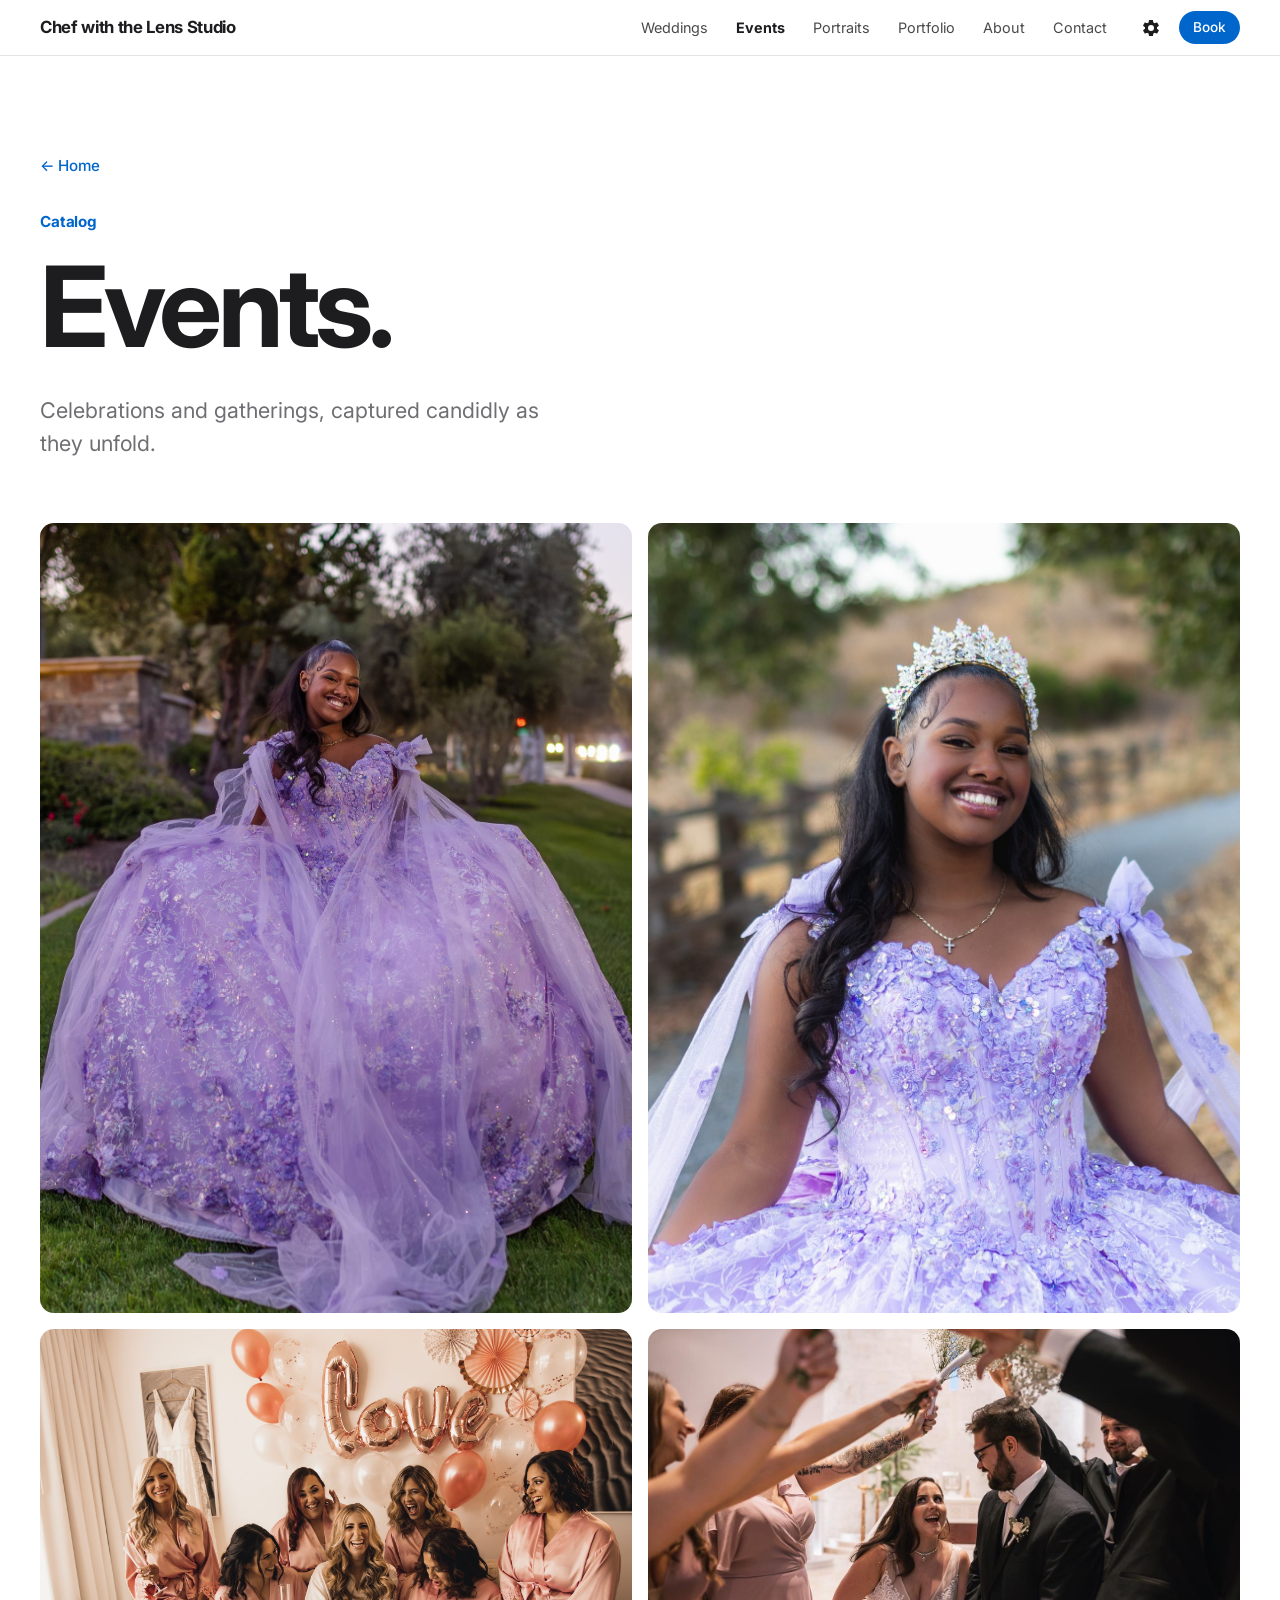
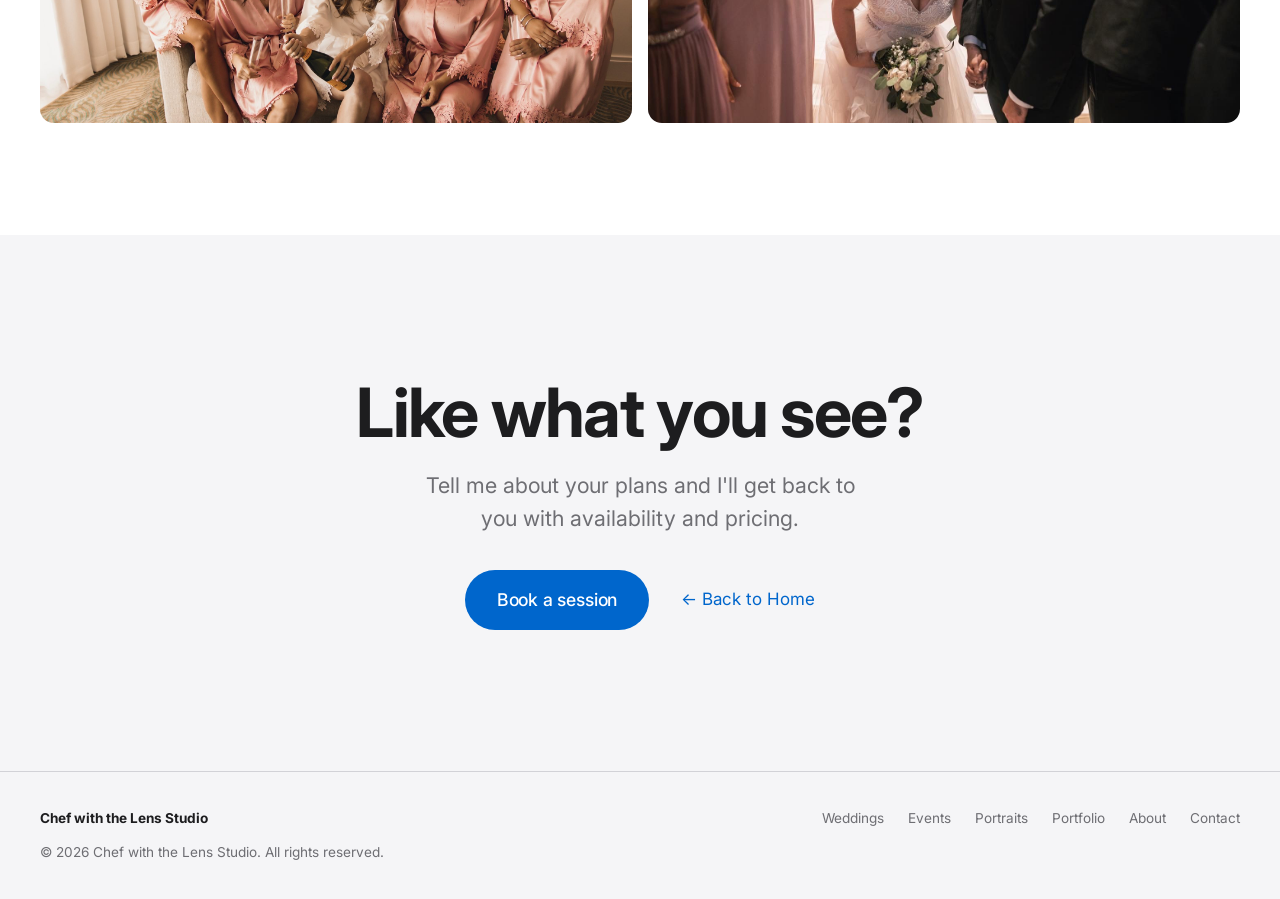
==== commit 43e7ec35: "Switch site font to Inter (Google Fonts) on all pages" ====
--- a/events.html
+++ b/events.html
@@ -20,6 +20,9 @@
     })();
   </script>
 
+  <link rel="preconnect" href="https://fonts.googleapis.com" />
+  <link rel="preconnect" href="https://fonts.gstatic.com" crossorigin />
+  <link rel="stylesheet" href="https://fonts.googleapis.com/css2?family=Inter:wght@300;400;500;600;700&display=swap" />
   <link rel="stylesheet" href="styles.css" />
 </head>
 <body>
--- a/styles.css
+++ b/styles.css
@@ -20,7 +20,7 @@
   --header-bg: rgba(255, 255, 255, 0.78);
   --shadow: 0 20px 40px -24px rgba(0, 0, 0, 0.25);
 
-  --font: "Helvetica Neue", Helvetica, Arial, sans-serif;
+  --font: Inter, -apple-system, BlinkMacSystemFont, 'Segoe UI', sans-serif;
   --radius: 18px;
   --radius-sm: 10px;
   --container: 1200px;
@@ -378,3 +378,26 @@
   *, *::before, *::after { animation: none !important; transition: none !important; }
   .js .reveal { opacity: 1; transform: none; }
 }
+
+/* Booking form: creative brief extras */
+.optional { font-weight: 400; color: var(--text-muted); }
+.mood-group { border: 0; padding: 0; margin: 0; min-width: 0; }
+.mood-group legend { font-size: 0.9rem; font-weight: 500; padding: 0; margin-bottom: 0.5rem; }
+.mood-chips { display: flex; flex-wrap: wrap; gap: 0.5rem; }
+.booking-form .mood-chips label { position: relative; display: inline-flex; align-items: center; min-height: 44px; padding: 0 1rem; border: 1px solid var(--line); border-radius: 999px; cursor: pointer; font-size: 0.95rem; font-weight: 500; user-select: none; }
+.booking-form .mood-chips input { position: absolute; opacity: 0; width: 1px; height: 1px; }
+.booking-form .mood-chips label:has(input:checked) { background: var(--accent); border-color: var(--accent); color: var(--on-accent); }
+.booking-form .mood-chips label:has(input:focus-visible) { outline: 3px solid var(--accent); outline-offset: 2px; }
+@media (max-width: 600px) { .form-row-split { grid-template-columns: 1fr; } }
+.refs-group { border: 0; padding: 0; margin: 0; min-width: 0; display: grid; gap: 0.5rem; }
+.refs-group legend { font-size: 0.9rem; font-weight: 500; padding: 0; margin-bottom: 0.5rem; }
+.booking-form .refs-drop { display: grid; gap: 0.2rem; justify-items: center; text-align: center; padding: 1.4rem 1rem; border: 1.5px dashed var(--line); border-radius: 14px; cursor: pointer; }
+.booking-form .refs-drop:hover, .booking-form .refs-drop:focus-within { border-color: var(--accent); }
+.refs-drop-title { font-weight: 600; color: var(--accent); }
+.booking-form .refs-drop input { position: absolute; width: 1px; height: 1px; opacity: 0; }
+.refs-preview { list-style: none; margin: 0; padding: 0; display: flex; flex-wrap: wrap; gap: 0.5rem; }
+.refs-preview li { position: relative; width: 72px; height: 72px; }
+.refs-preview img { width: 100%; height: 100%; object-fit: cover; border-radius: 10px; }
+.refs-preview button { position: absolute; top: -8px; right: -8px; width: 26px; height: 26px; border-radius: 50%; border: 0; background: #1d1d1f; color: #fff; cursor: pointer; font-size: 16px; line-height: 1; }
+.refs-err { margin: 0; color: #c4161c; font-size: 0.9rem; }
+[data-theme="dark"] .refs-err { color: #ff6b6b; }
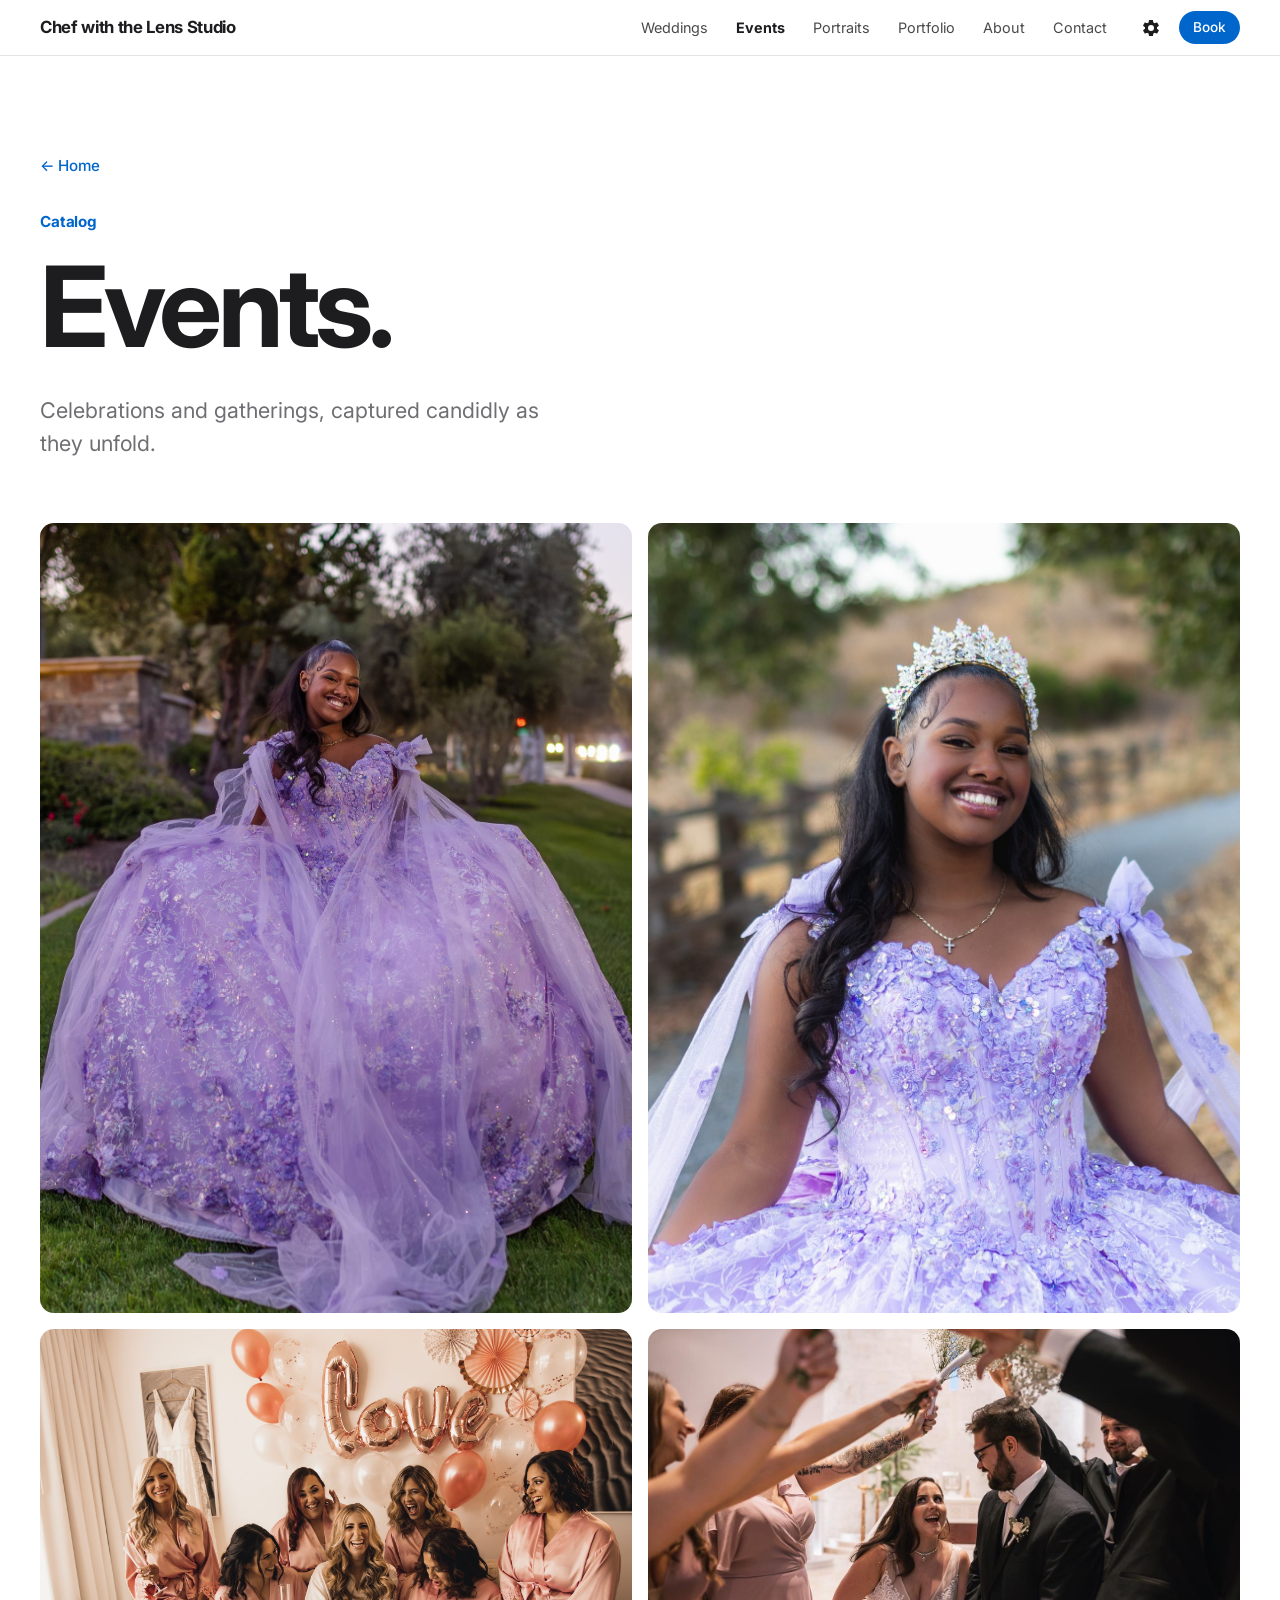
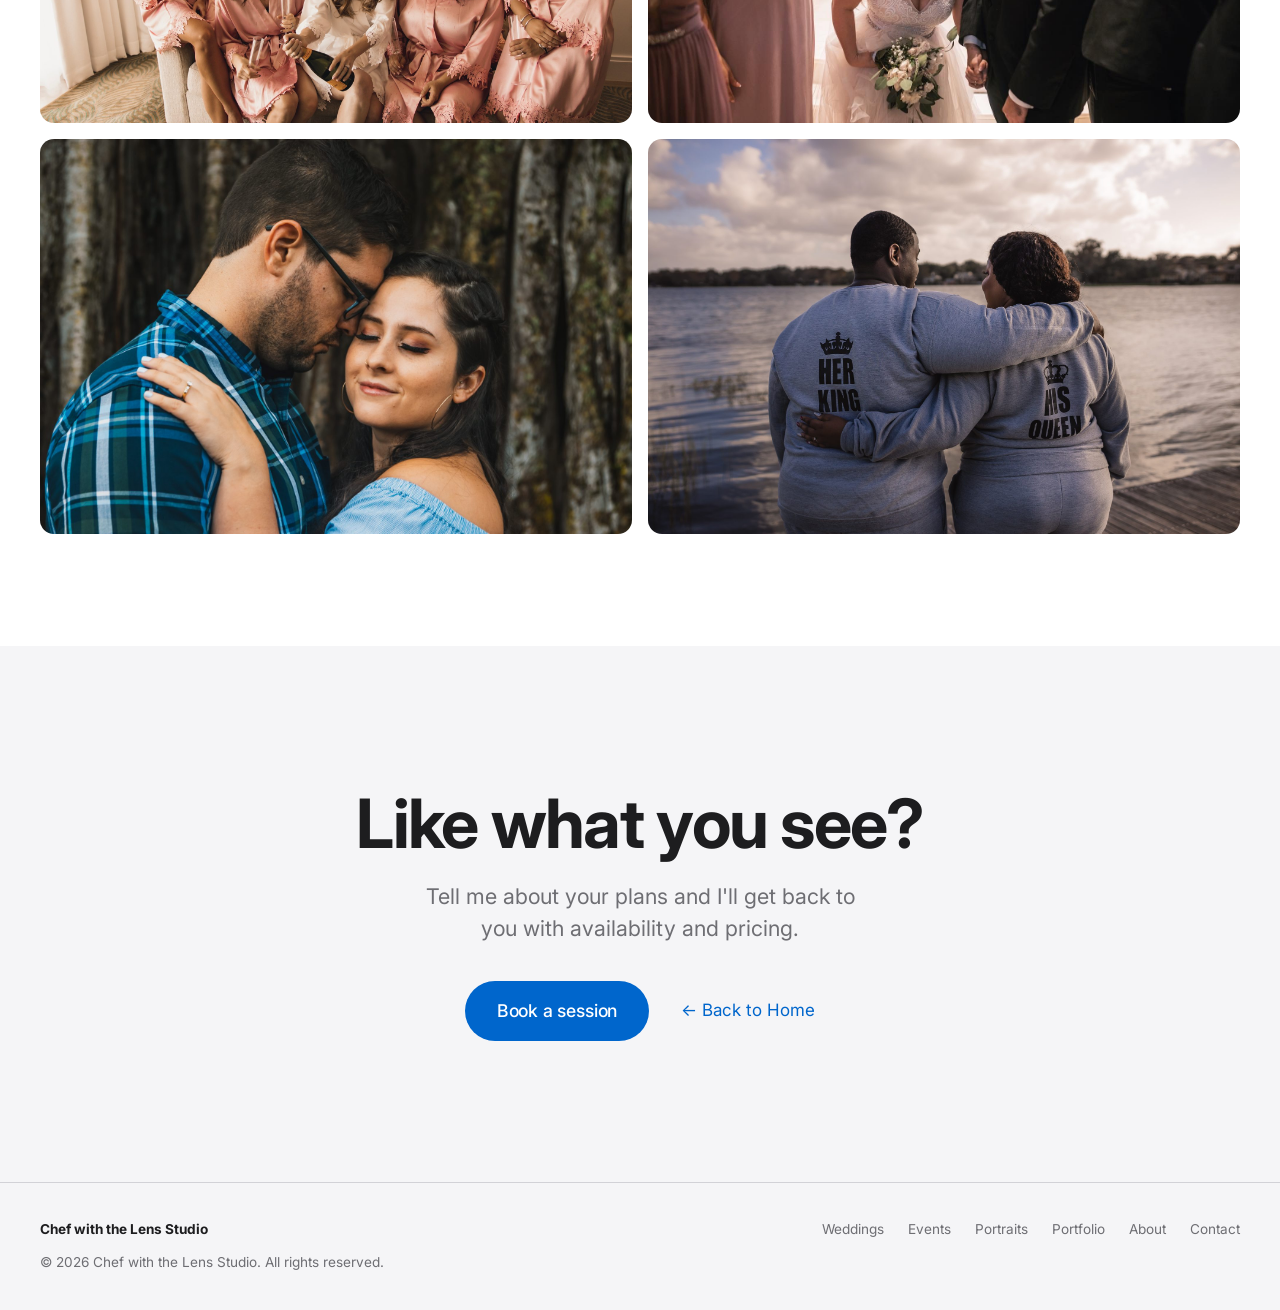
==== commit 85160c83: "Move dock and forehead engagement photos to Events; add bridal-party and tunnel photos to Weddings" ====
--- a/events.html
+++ b/events.html
@@ -109,6 +109,8 @@
           <li class="reveal tall"><a href="images/catalog/events/quinceanera-tiara-closeup.jpg" class="portfolio-item"><img src="images/catalog/events/quinceanera-tiara-closeup.jpg" alt="Quinceañera beaming in a crystal tiara and lavender off-the-shoulder gown on a sunlit country path" loading="lazy" width="2000" height="1600" /></a></li>
           <li class="reveal"><a href="images/catalog/events/bridal-party-champagne.jpg" class="portfolio-item"><img src="images/catalog/events/bridal-party-champagne.jpg" alt="Bride and seven bridesmaids in blush satin robes popping champagne under rose-gold love balloons" loading="lazy" width="2000" height="1333" /></a></li>
           <li class="reveal"><a href="images/catalog/events/bride-laughing-tunnel.jpg" class="portfolio-item"><img src="images/catalog/events/bride-laughing-tunnel.jpg" alt="Bride laughing as she walks with the groom through a celebration tunnel formed by the bridal party" loading="lazy" width="1440" height="960" /></a></li>
+          <li class="reveal"><a href="images/catalog/weddings/forehead-embrace-engagement.jpg" class="portfolio-item"><img src="images/catalog/weddings/forehead-embrace-engagement.jpg" alt="Engaged couple in a close forehead-to-forehead embrace against tree bark, engagement ring visible" loading="lazy" width="1620" height="1080" /></a></li>
+          <li class="reveal"><a href="images/catalog/weddings/lakeside-dock-engagement.jpg" class="portfolio-item"><img src="images/catalog/weddings/lakeside-dock-engagement.jpg" alt="Couple seen from behind in matching king and queen sweatshirts on a lakeside dock under a dramatic cloudy sky" loading="lazy" width="2000" height="1333" /></a></li>
         </ul>
       </div>
     </section>
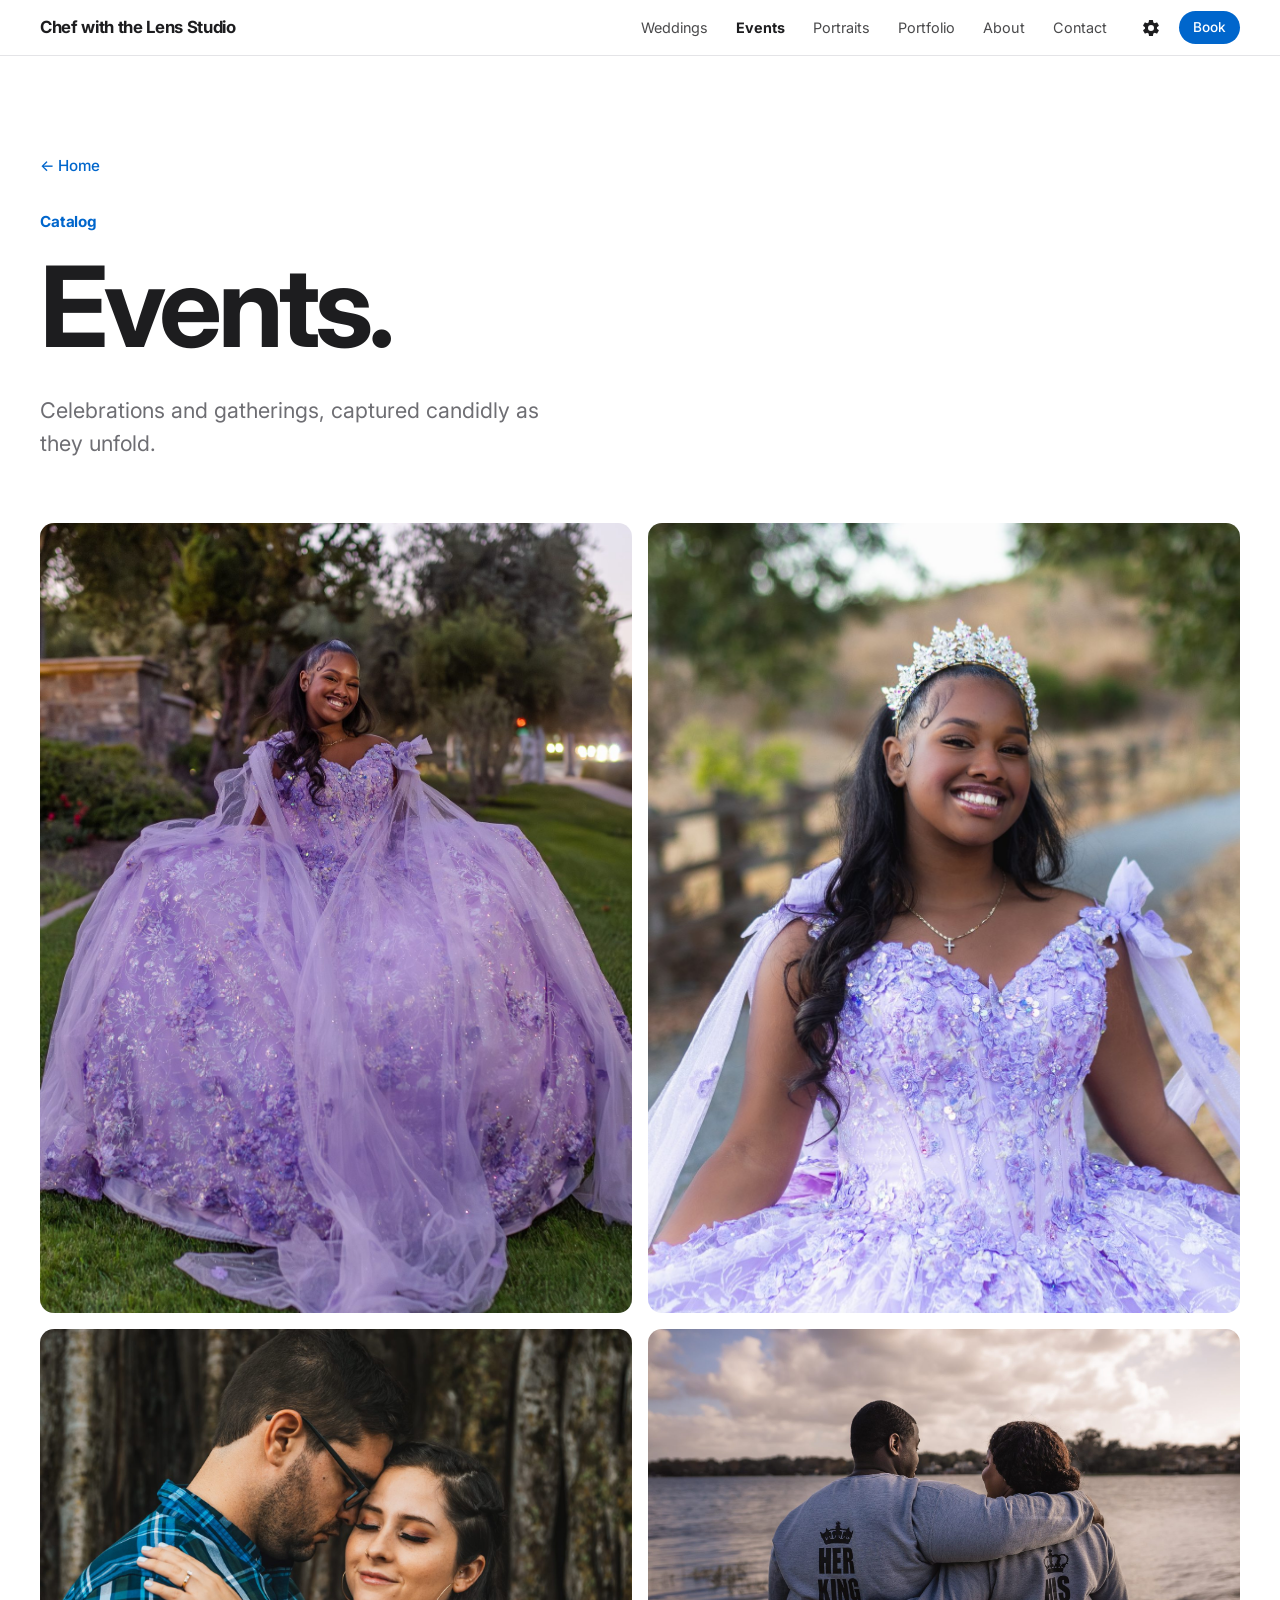
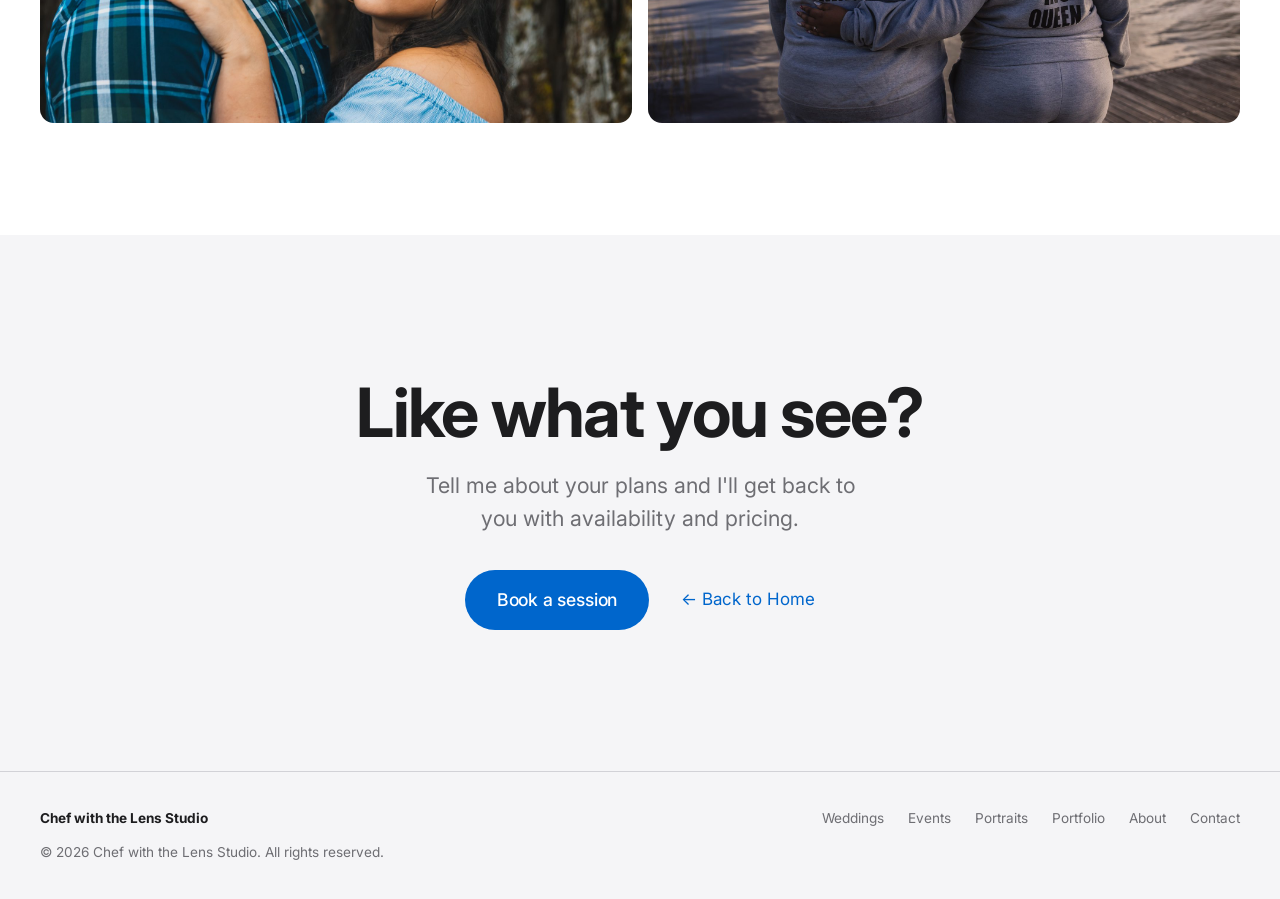
==== commit 228d3c57: "Events: remove bridal-party and tunnel photos (now in Weddings)" ====
--- a/events.html
+++ b/events.html
@@ -107,8 +107,6 @@
         <ul class="portfolio-grid cols-2">
           <li class="reveal tall"><a href="images/catalog/events/quinceanera-lavender-gown.jpg" class="portfolio-item"><img src="images/catalog/events/quinceanera-lavender-gown.jpg" alt="Smiling quinceañera in a tiara and a lavender floral gown with a flowing tulle cape, seated on the grass at dusk" loading="lazy" width="1333" height="2000" /></a></li>
           <li class="reveal tall"><a href="images/catalog/events/quinceanera-tiara-closeup.jpg" class="portfolio-item"><img src="images/catalog/events/quinceanera-tiara-closeup.jpg" alt="Quinceañera beaming in a crystal tiara and lavender off-the-shoulder gown on a sunlit country path" loading="lazy" width="2000" height="1600" /></a></li>
-          <li class="reveal"><a href="images/catalog/events/bridal-party-champagne.jpg" class="portfolio-item"><img src="images/catalog/events/bridal-party-champagne.jpg" alt="Bride and seven bridesmaids in blush satin robes popping champagne under rose-gold love balloons" loading="lazy" width="2000" height="1333" /></a></li>
-          <li class="reveal"><a href="images/catalog/events/bride-laughing-tunnel.jpg" class="portfolio-item"><img src="images/catalog/events/bride-laughing-tunnel.jpg" alt="Bride laughing as she walks with the groom through a celebration tunnel formed by the bridal party" loading="lazy" width="1440" height="960" /></a></li>
           <li class="reveal"><a href="images/catalog/weddings/forehead-embrace-engagement.jpg" class="portfolio-item"><img src="images/catalog/weddings/forehead-embrace-engagement.jpg" alt="Engaged couple in a close forehead-to-forehead embrace against tree bark, engagement ring visible" loading="lazy" width="1620" height="1080" /></a></li>
           <li class="reveal"><a href="images/catalog/weddings/lakeside-dock-engagement.jpg" class="portfolio-item"><img src="images/catalog/weddings/lakeside-dock-engagement.jpg" alt="Couple seen from behind in matching king and queen sweatshirts on a lakeside dock under a dramatic cloudy sky" loading="lazy" width="2000" height="1333" /></a></li>
         </ul>
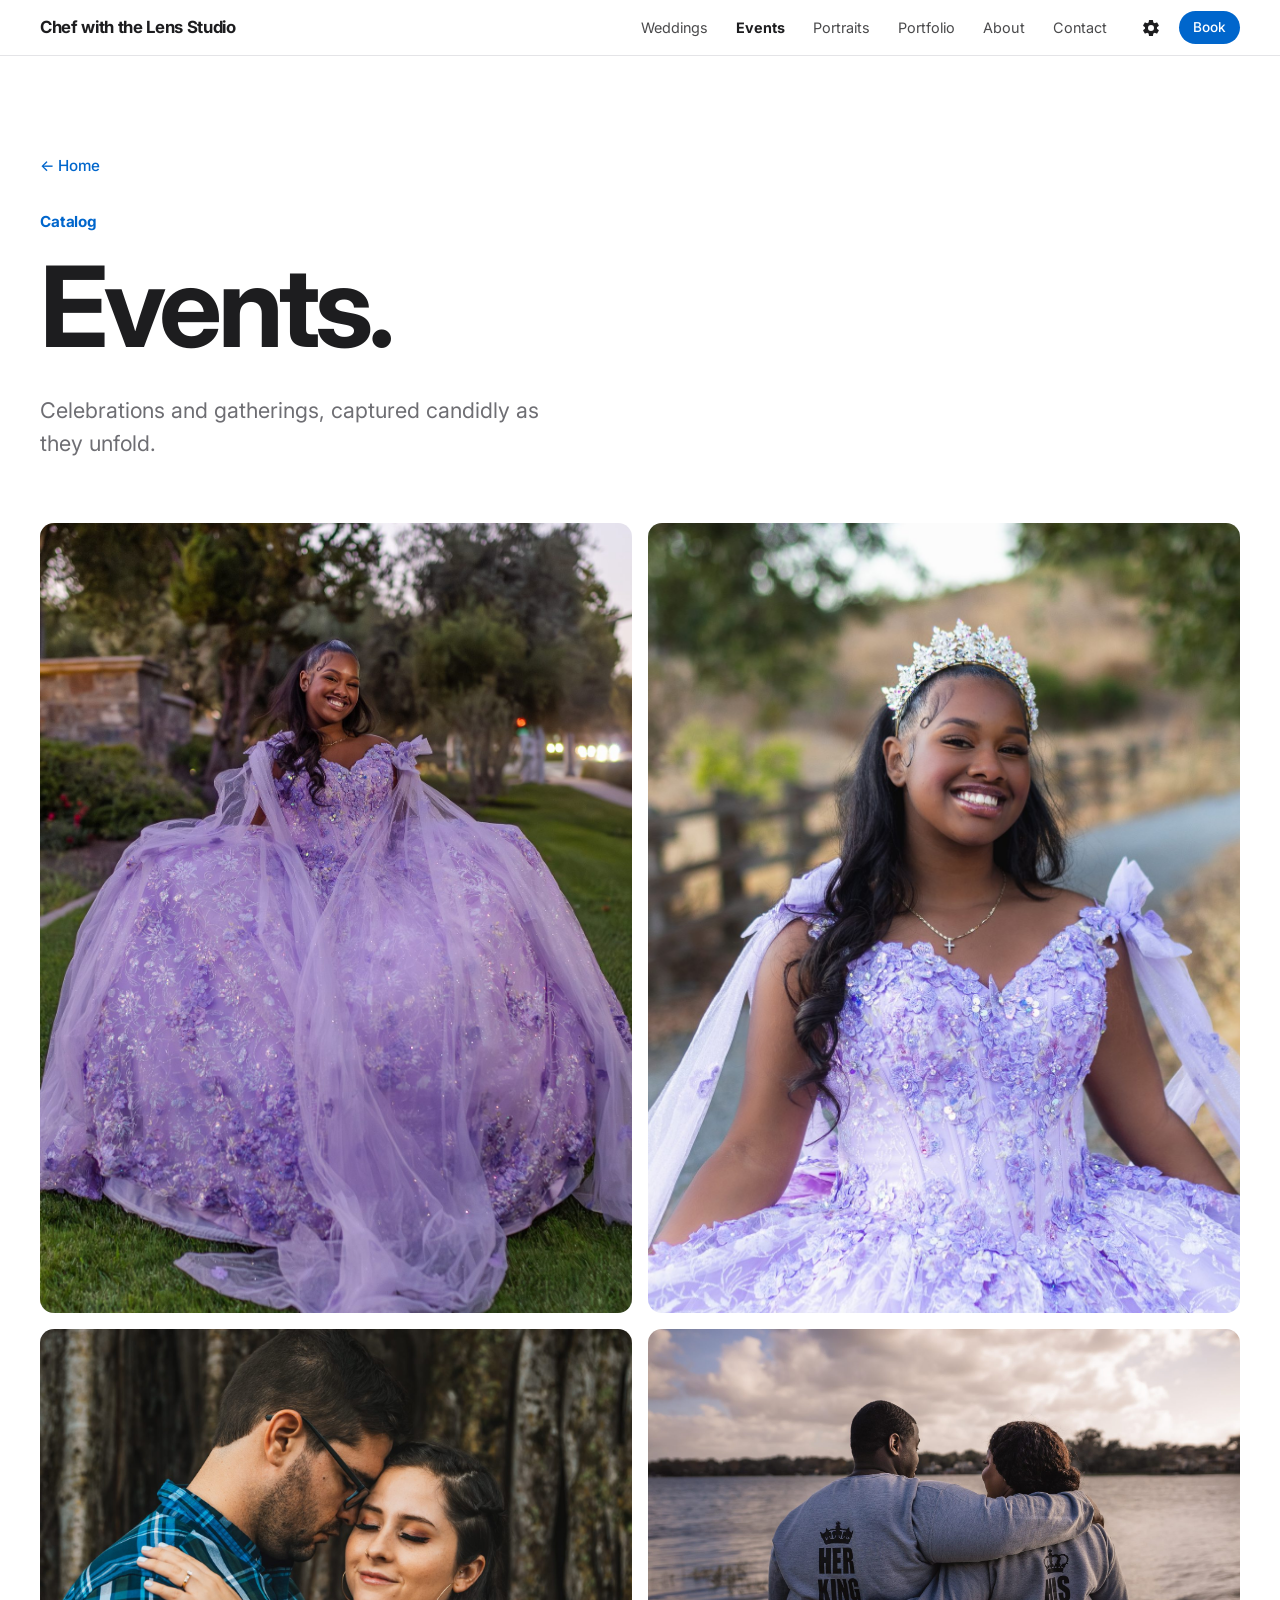
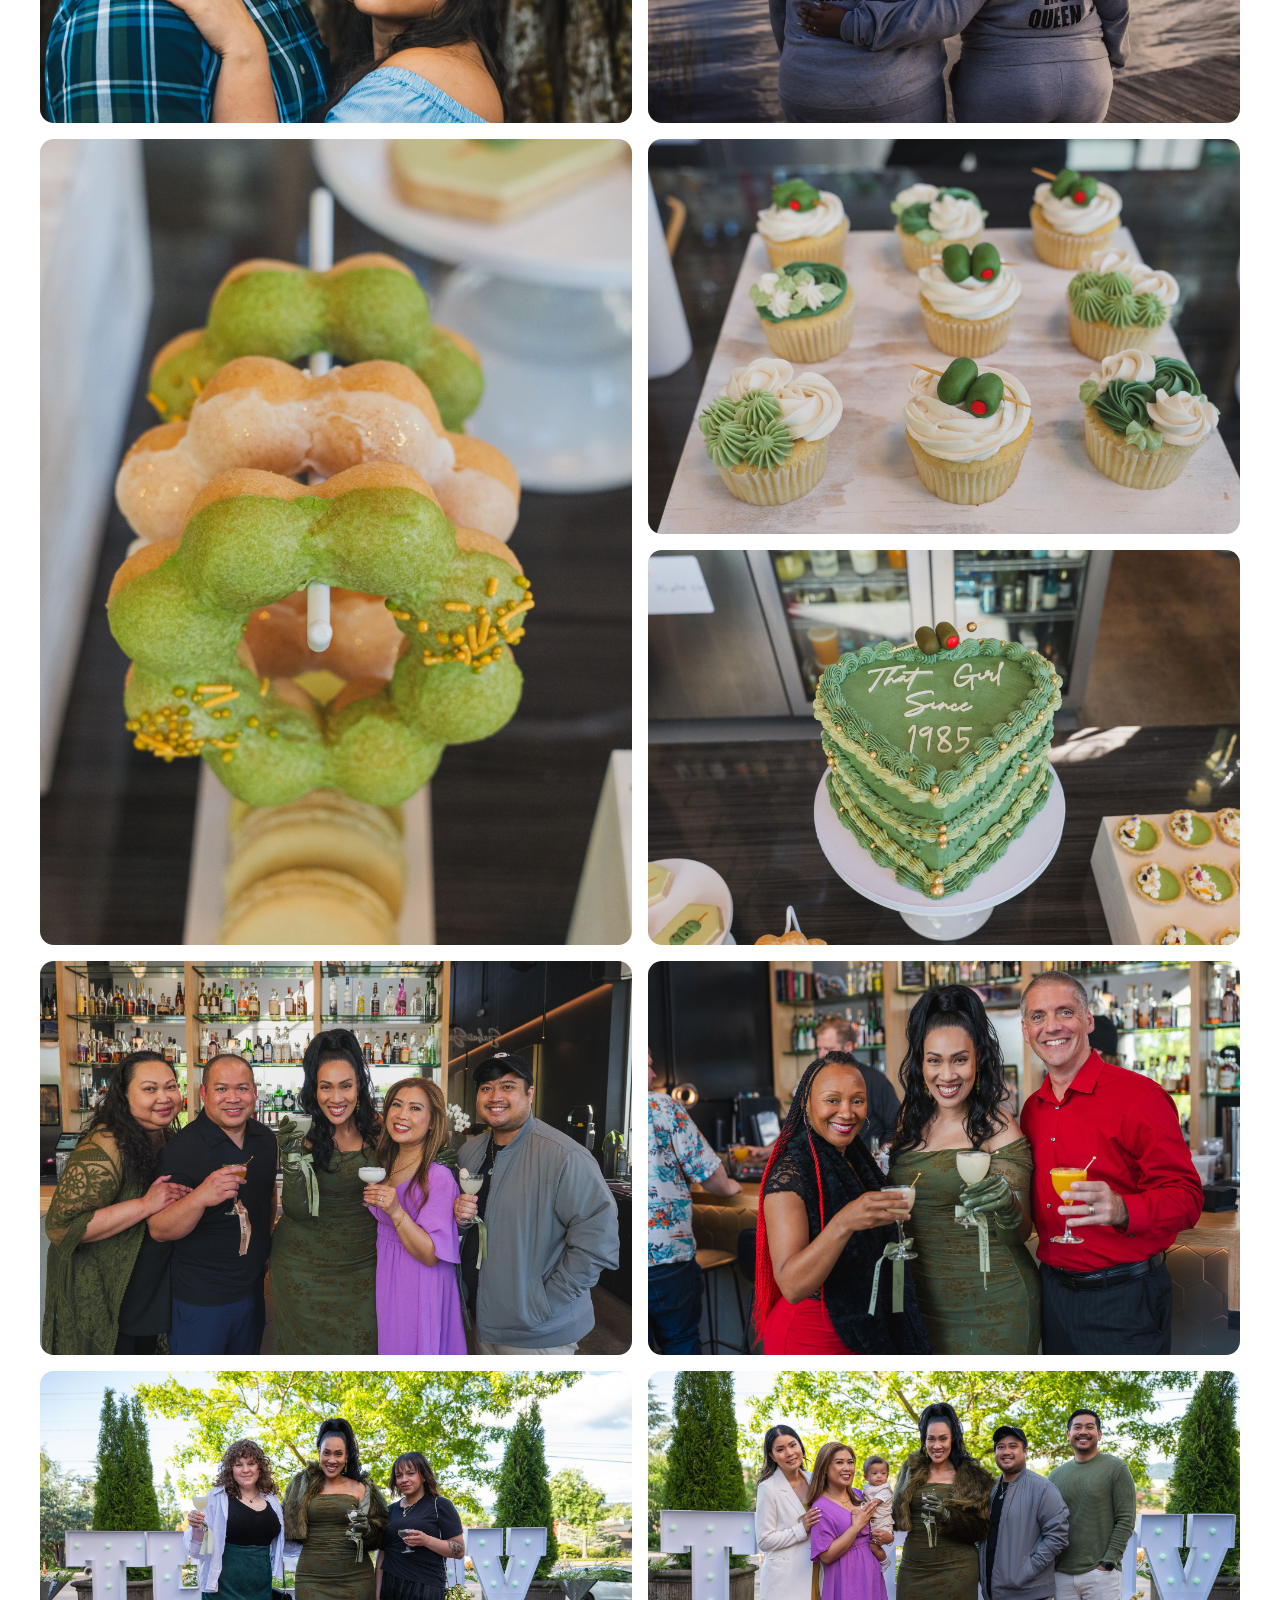
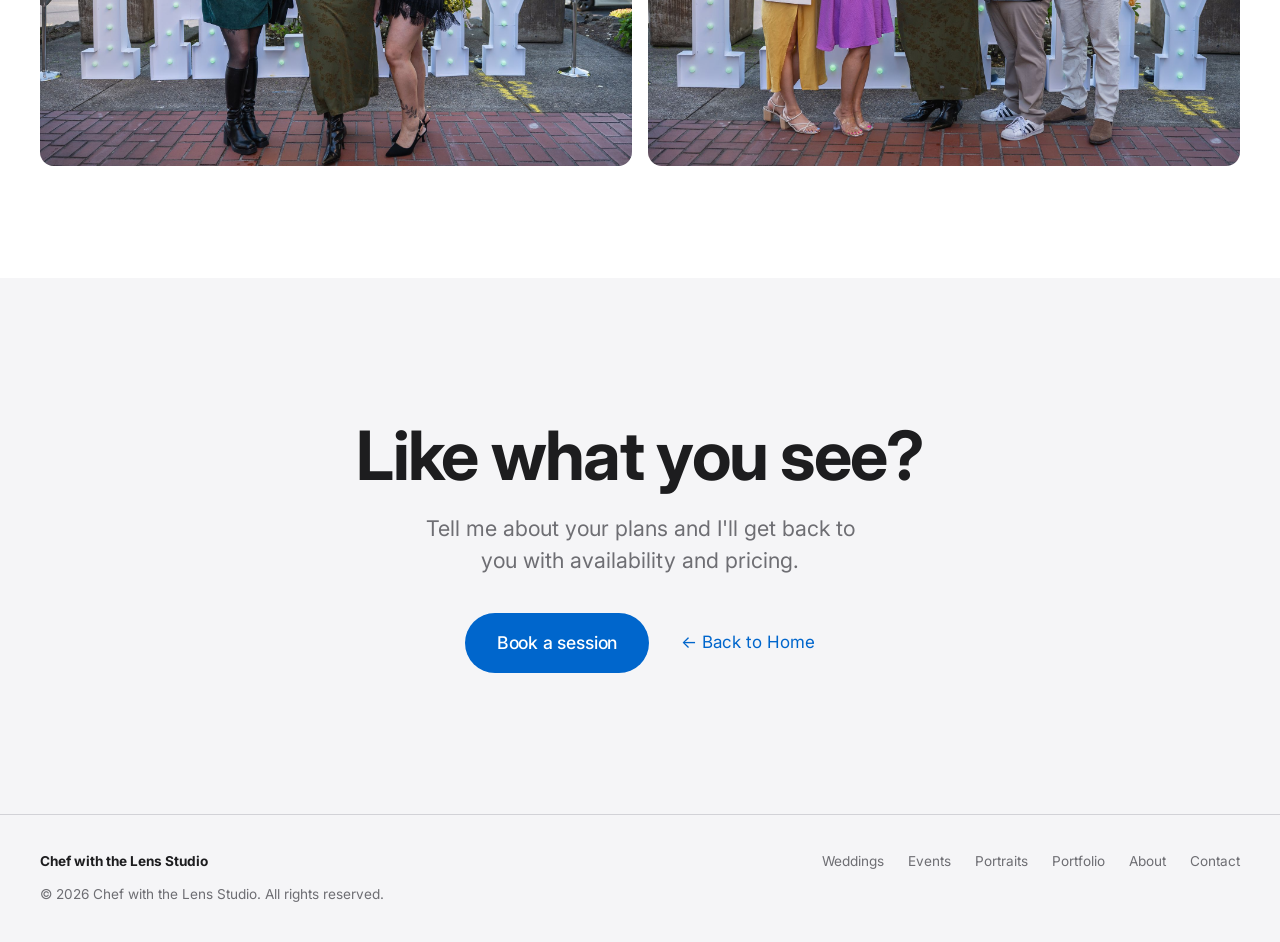
==== commit 87b5f9e6: "Add 11 new portraits and 7 new event photos from Drive (Nov 3 uploads)" ====
--- a/events.html
+++ b/events.html
@@ -109,6 +109,13 @@
           <li class="reveal tall"><a href="images/catalog/events/quinceanera-tiara-closeup.jpg" class="portfolio-item"><img src="images/catalog/events/quinceanera-tiara-closeup.jpg" alt="Quinceañera beaming in a crystal tiara and lavender off-the-shoulder gown on a sunlit country path" loading="lazy" width="2000" height="1600" /></a></li>
           <li class="reveal"><a href="images/catalog/weddings/forehead-embrace-engagement.jpg" class="portfolio-item"><img src="images/catalog/weddings/forehead-embrace-engagement.jpg" alt="Engaged couple in a close forehead-to-forehead embrace against tree bark, engagement ring visible" loading="lazy" width="1620" height="1080" /></a></li>
           <li class="reveal"><a href="images/catalog/weddings/lakeside-dock-engagement.jpg" class="portfolio-item"><img src="images/catalog/weddings/lakeside-dock-engagement.jpg" alt="Couple seen from behind in matching king and queen sweatshirts on a lakeside dock under a dramatic cloudy sky" loading="lazy" width="2000" height="1333" /></a></li>
+          <li class="reveal tall"><a href="images/catalog/events/green-donut-tower.jpg" class="portfolio-item"><img src="images/catalog/events/green-donut-tower.jpg" alt="Close-up of green matcha and glazed mochi donuts stacked on a dessert-table display" loading="lazy" width="1500" height="2000" /></a></li>
+          <li class="reveal"><a href="images/catalog/events/green-cupcakes-dessert-table.jpg" class="portfolio-item"><img src="images/catalog/events/green-cupcakes-dessert-table.jpg" alt="Cupcakes with white frosting, green leaf piping and olive toppers on a birthday dessert table" loading="lazy" width="2000" height="1333" /></a></li>
+          <li class="reveal"><a href="images/catalog/events/that-girl-since-1985-cake.jpg" class="portfolio-item"><img src="images/catalog/events/that-girl-since-1985-cake.jpg" alt="Green heart-shaped birthday cake piped with “That Girl Since 1985” on a white cake stand" loading="lazy" width="2000" height="1333" /></a></li>
+          <li class="reveal"><a href="images/catalog/events/birthday-guests-at-bar.jpg" class="portfolio-item"><img src="images/catalog/events/birthday-guests-at-bar.jpg" alt="Birthday guest of honour in green with friends smiling and raising drinks at a bar" loading="lazy" width="2000" height="1333" /></a></li>
+          <li class="reveal"><a href="images/catalog/events/birthday-toast-at-bar.jpg" class="portfolio-item"><img src="images/catalog/events/birthday-toast-at-bar.jpg" alt="Birthday celebrant in a green dress toasting with two friends at a busy bar" loading="lazy" width="2000" height="1333" /></a></li>
+          <li class="reveal"><a href="images/catalog/events/marquee-letters-trio.jpg" class="portfolio-item"><img src="images/catalog/events/marquee-letters-trio.jpg" alt="Three women posing in front of giant light-up marquee letters on an outdoor patio" loading="lazy" width="2000" height="1333" /></a></li>
+          <li class="reveal"><a href="images/catalog/events/marquee-letters-group.jpg" class="portfolio-item"><img src="images/catalog/events/marquee-letters-group.jpg" alt="Group of birthday guests posing in front of giant light-up marquee letters outdoors" loading="lazy" width="2000" height="1333" /></a></li>
         </ul>
       </div>
     </section>
--- a/styles.css
+++ b/styles.css
@@ -245,6 +245,9 @@
   transition: transform 0.9s var(--ease), filter 0.5s ease;
 }
 .portfolio-grid li.tall img { height: 100%; aspect-ratio: 3 / 4; }
+/* Landscape photo inside an all-tall grid: spans 2 columns x 2 rows. */
+.portfolio-grid li.wide-feature { grid-column: span 2; grid-row: span 2; }
+.portfolio-grid li.wide-feature img { height: 100%; aspect-ratio: 3 / 2; }
 .portfolio-item:hover img, .portfolio-item:focus-visible img { transform: scale(1.05); filter: brightness(1.04); }
 
 /* ---------- Lightbox ---------- */
